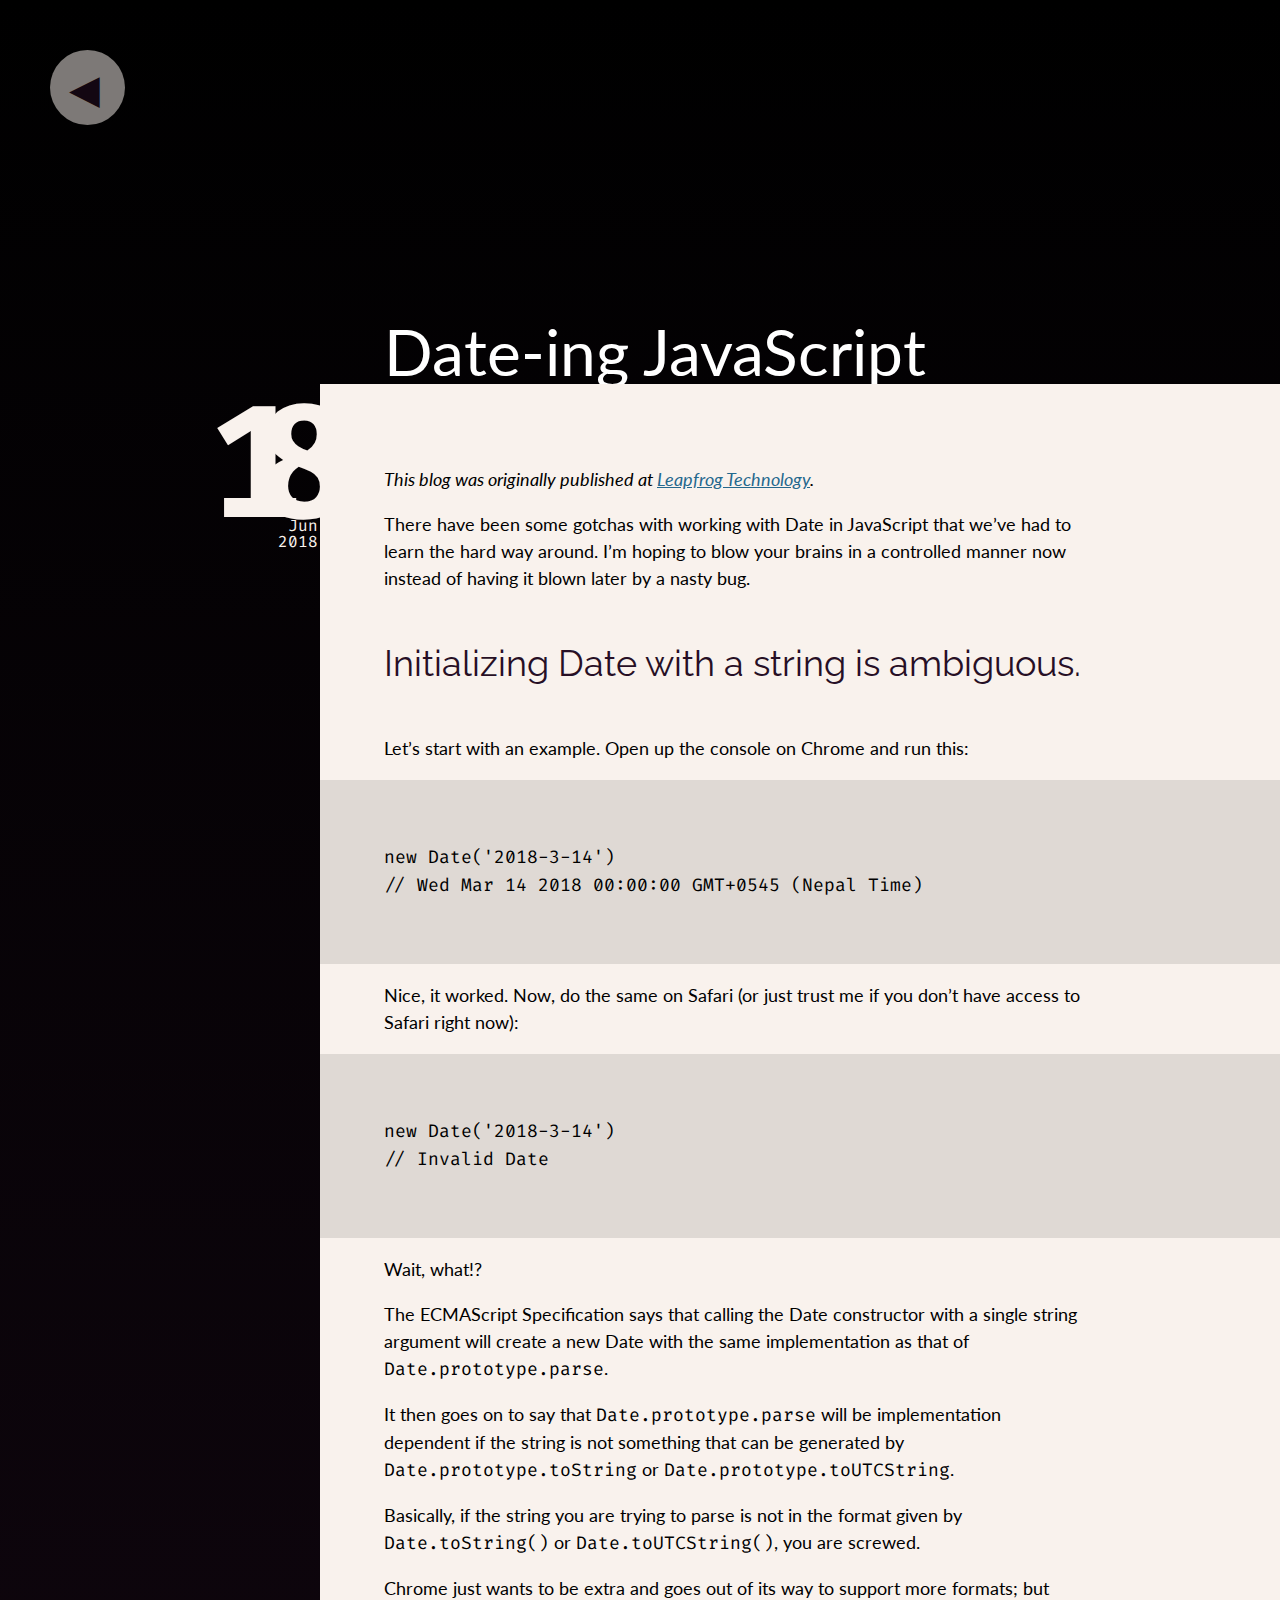
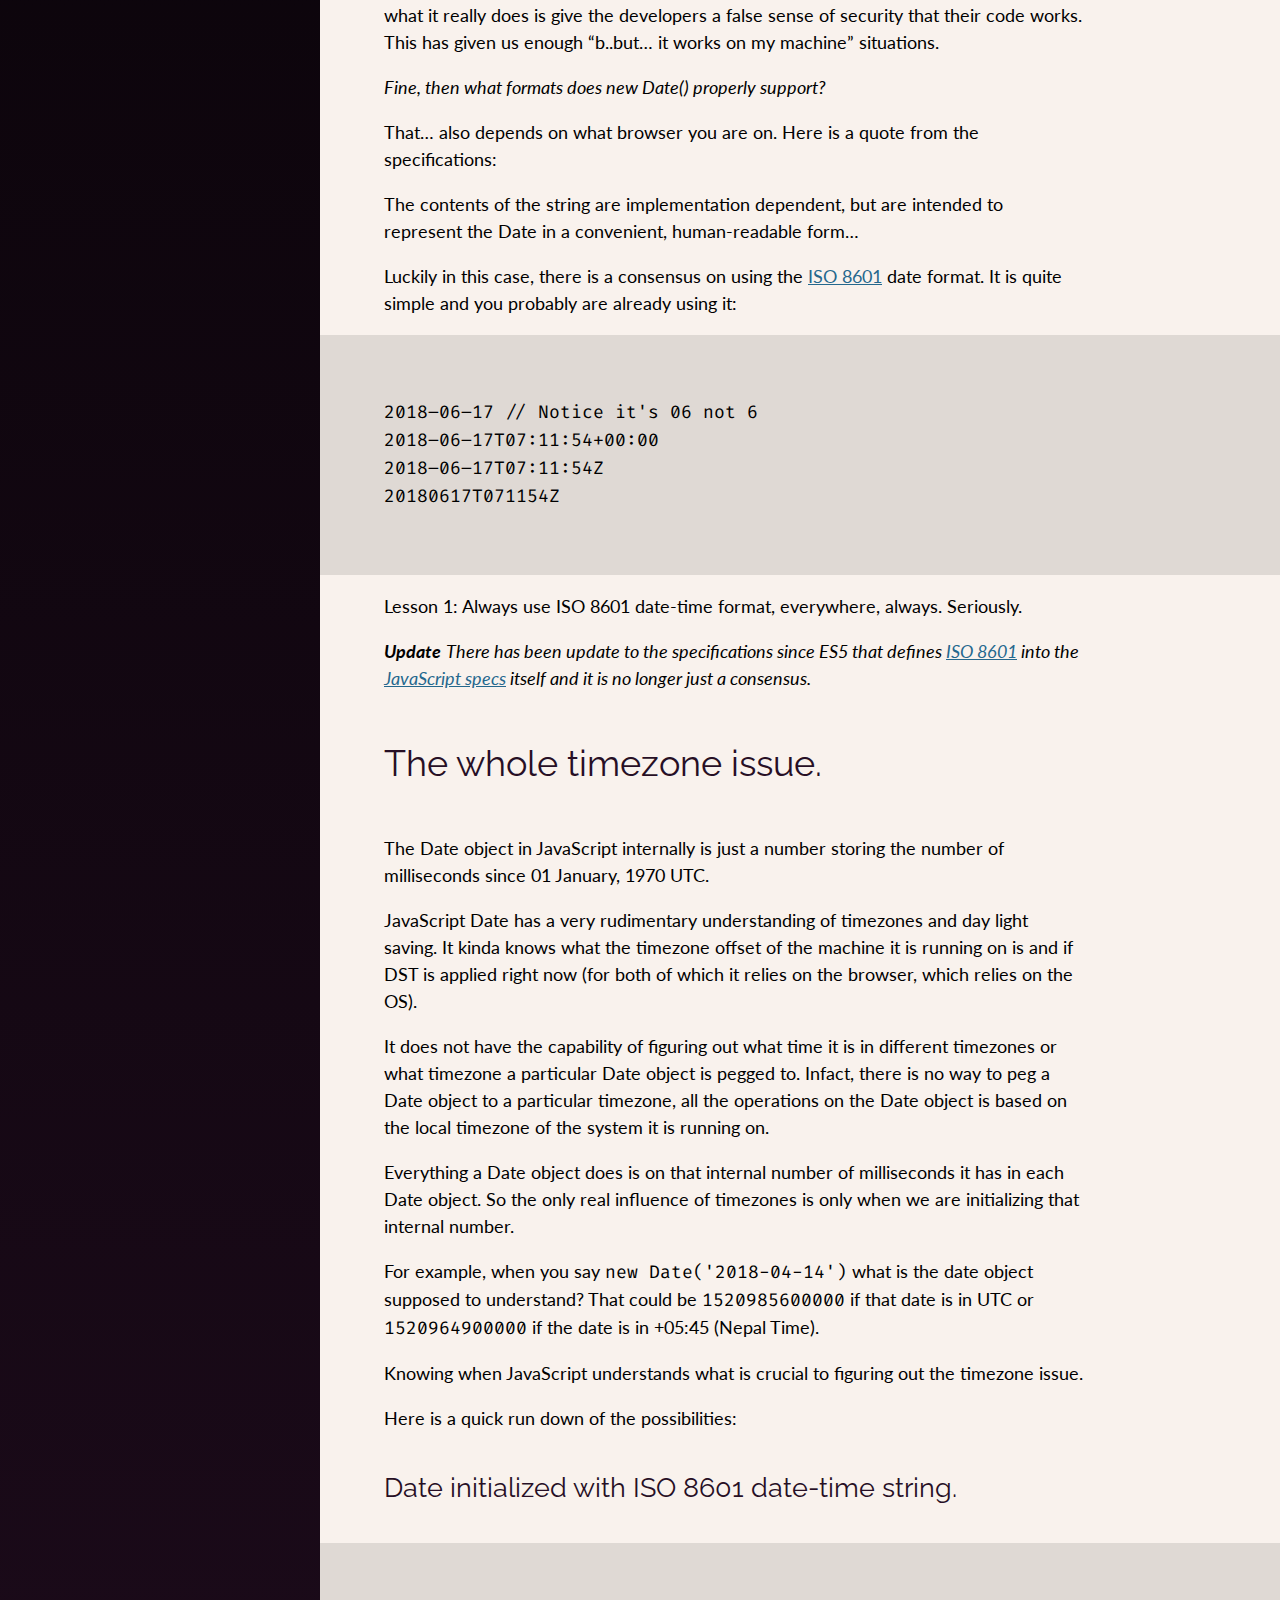
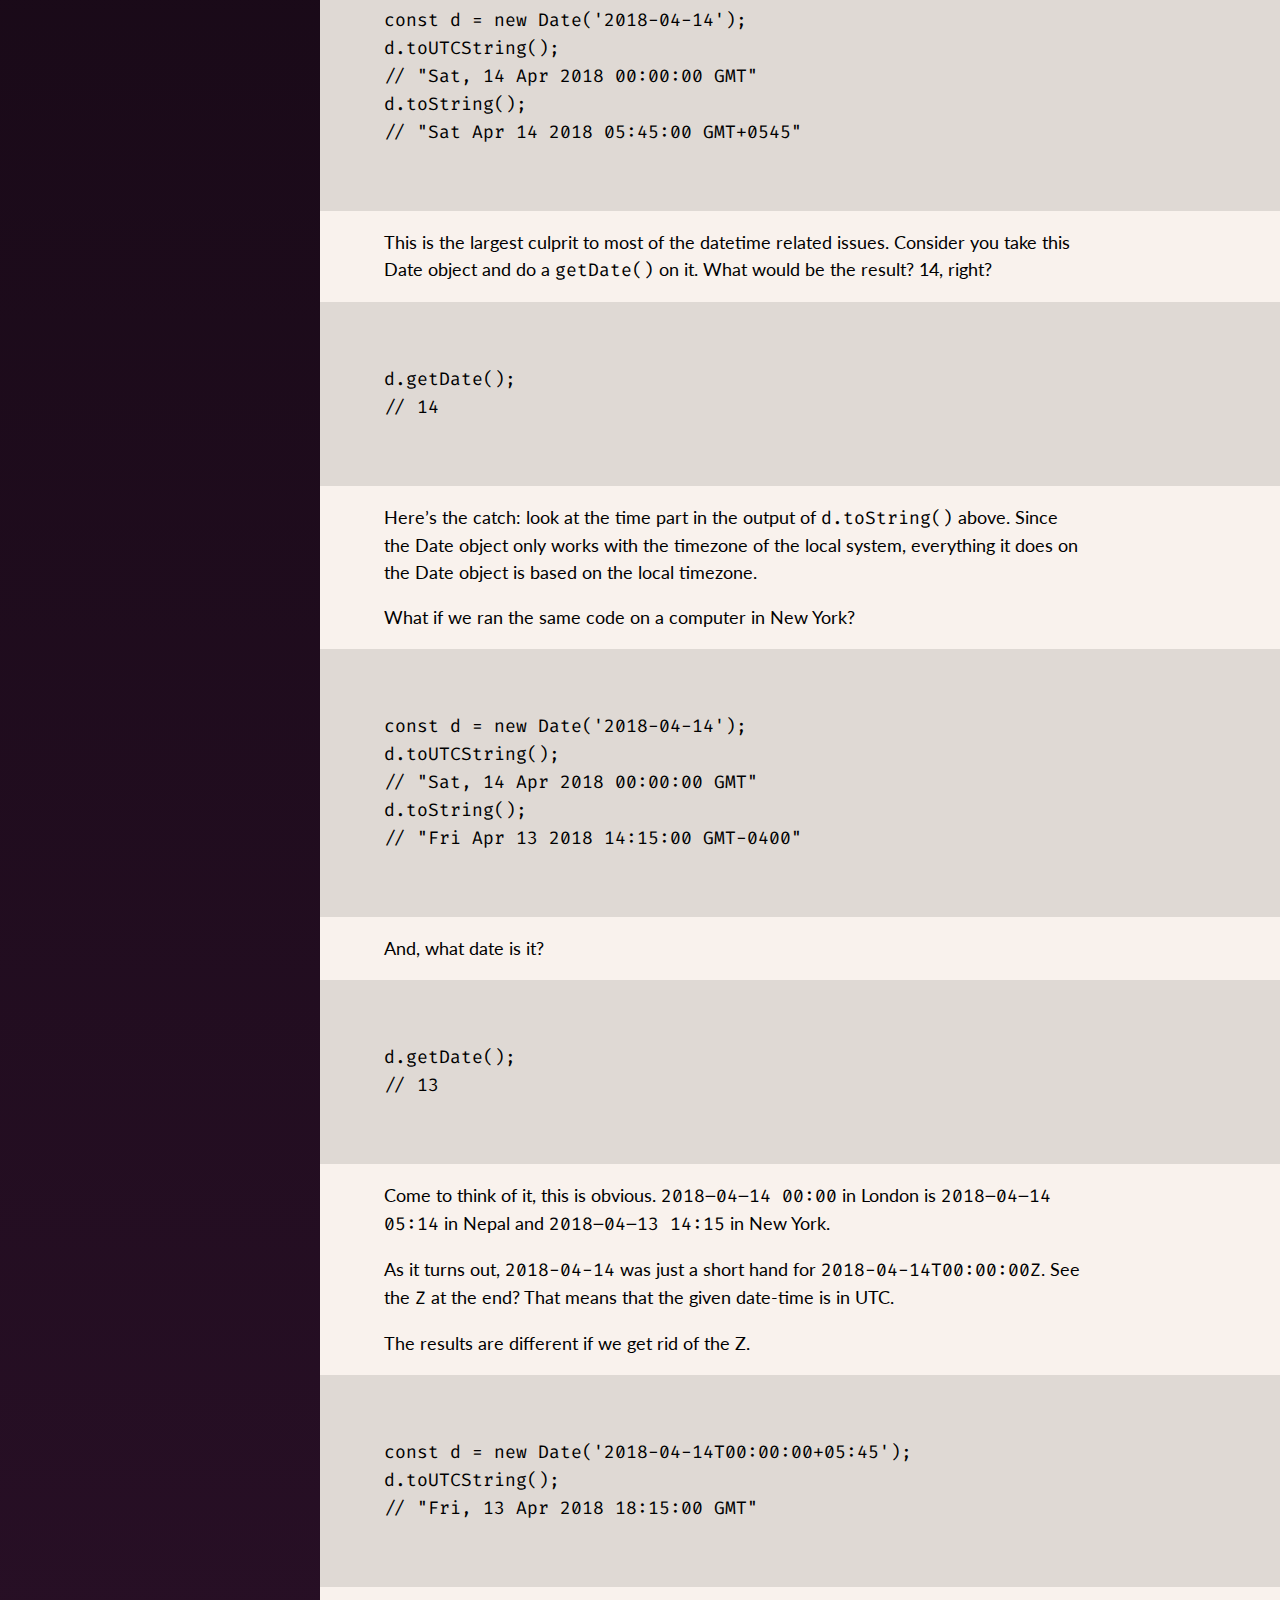
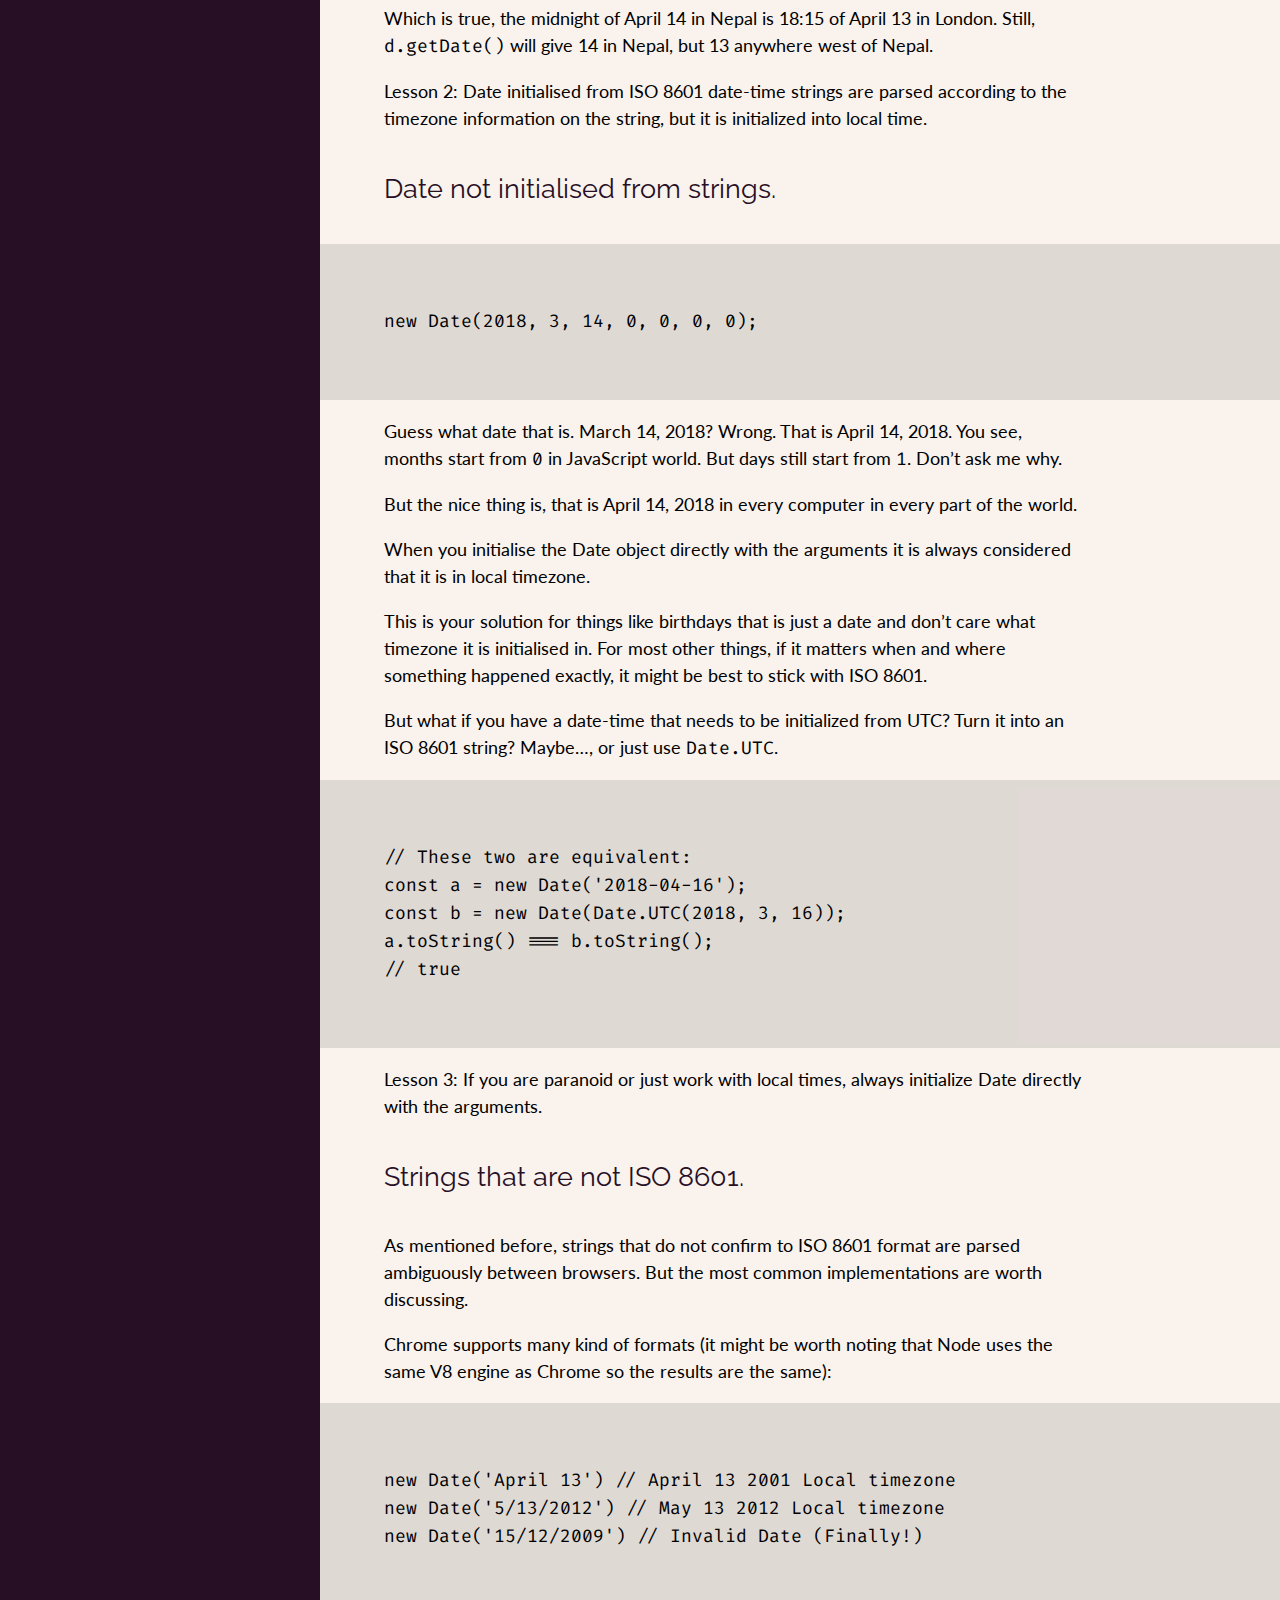
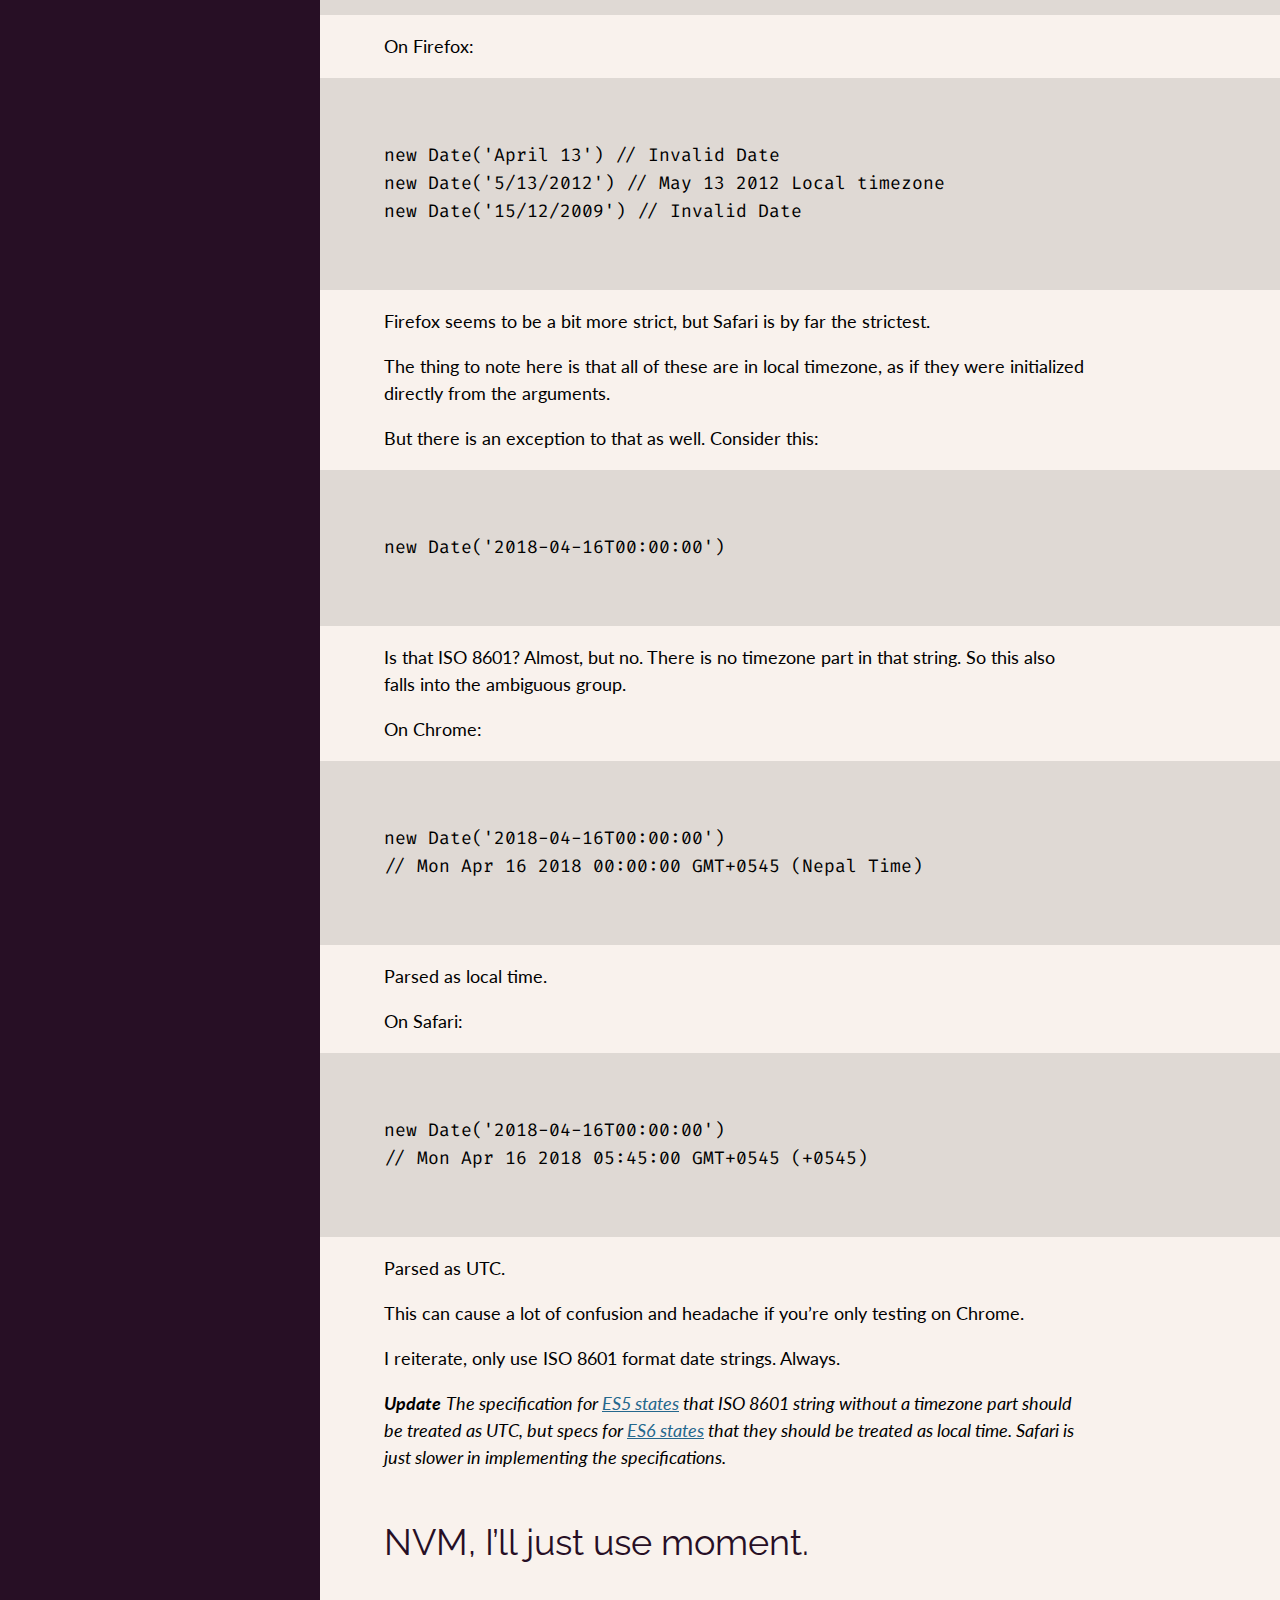
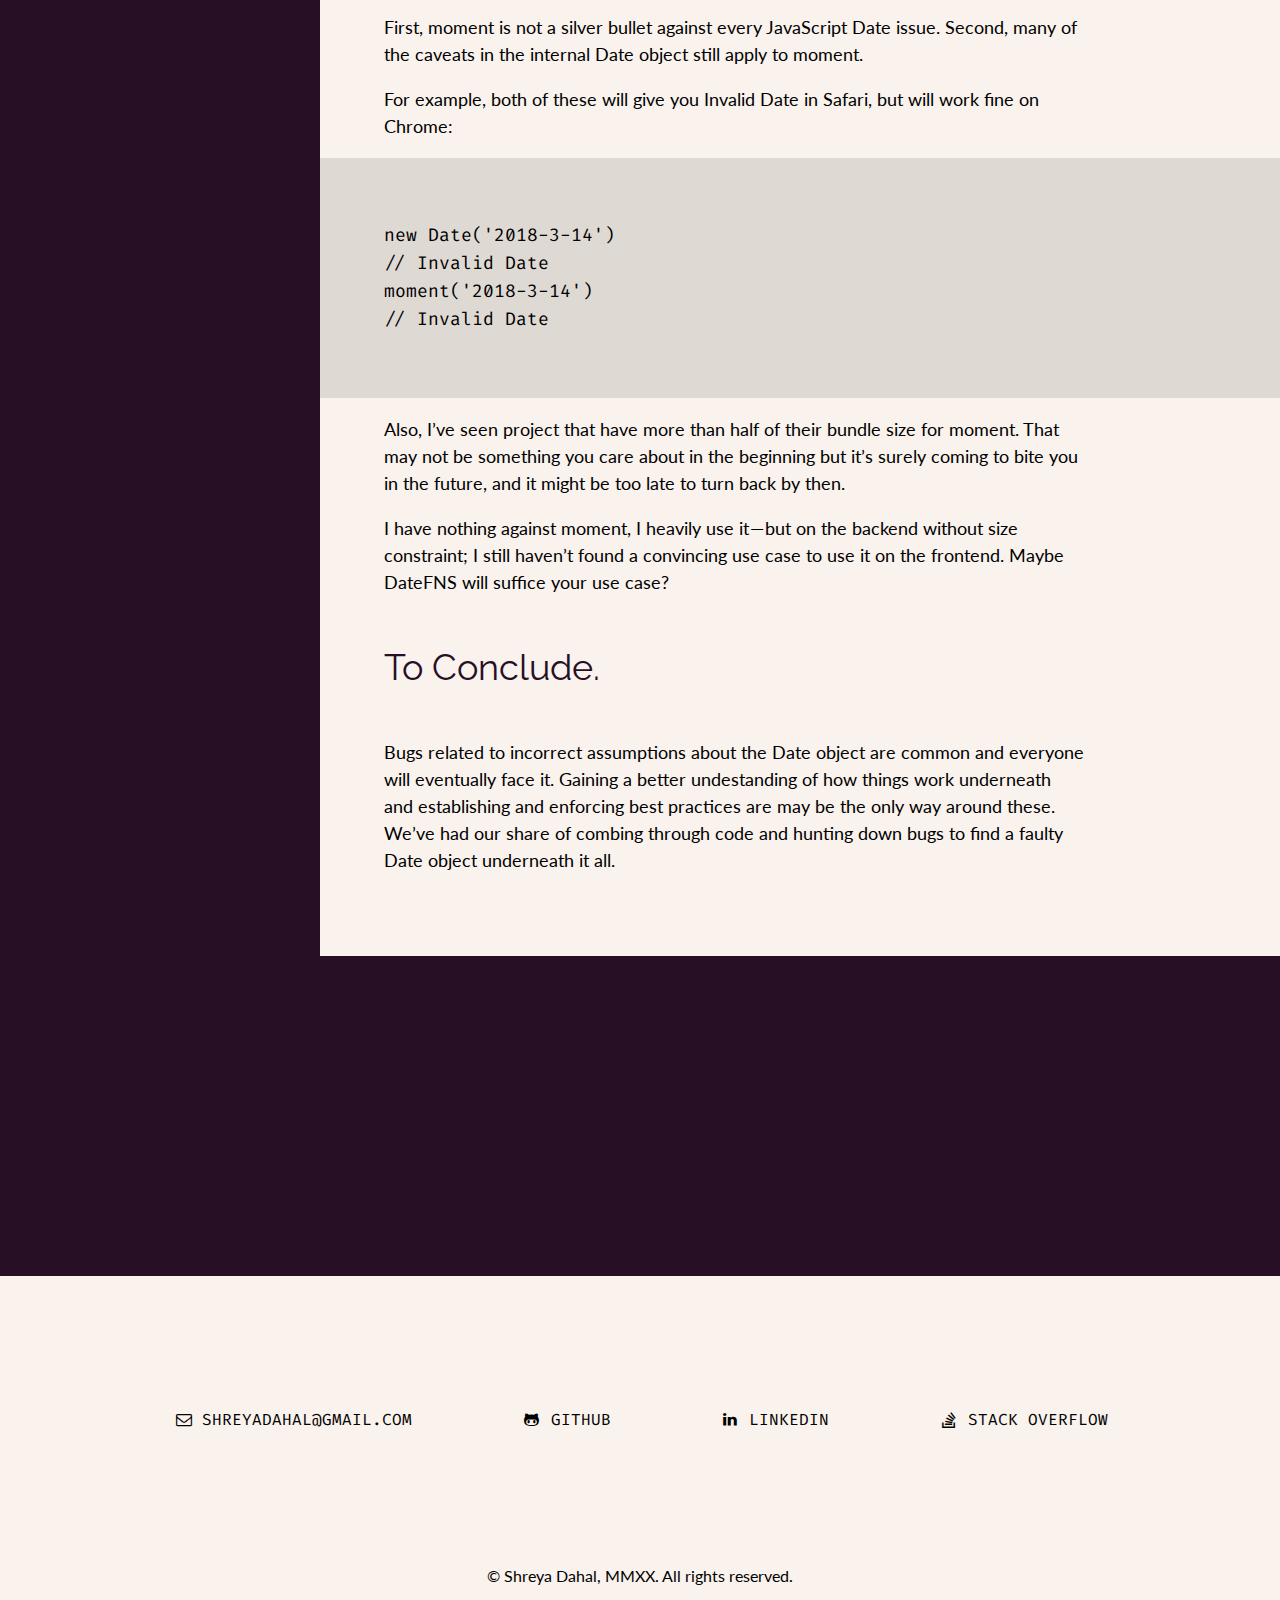
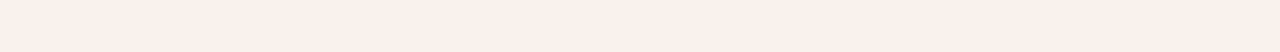
==== blogs/date-ing-javascript.html @ 74d0780e "Move all blogs here" ====
<!DOCTYPE html>
<html lang="en">
<head>
  <meta charset="UTF-8">
  <title>squgeim's blog</title>
  <meta name="viewport" content="width=device-width, initial-scale=1.0">
  <link rel="apple-touch-icon" sizes="180x180" href="/apple-touch-icon.png">
  <link rel="icon" type="image/png" sizes="32x32" href="/favicon-32x32.png">
  <link rel="icon" type="image/png" sizes="16x16" href="/favicon-16x16.png">
  <link rel="manifest" href="/site.webmanifest">
  <link rel="mask-icon" href="/safari-pinned-tab.svg" color="#FFFFFF">
  <meta name="msapplication-TileColor" content="#2b5797">
  <meta name="theme-color" content="#ffffff">
  <link href="https://fonts.googleapis.com/css2?family=Fira+Code:wght@300;400&family=Lato&family=Montserrat&family=Raleway:wght@600&display=swap" rel="stylesheet" type="text/css">
  <link href="/css/fontello.css" type="text/css" rel="stylesheet" />
  <link href="/css/style.css" type="text/css" rel="stylesheet" />
  <!-- Global site tag (gtag.js) - Google Analytics -->
  <script async src="https://www.googletagmanager.com/gtag/js?id=UA-129163239-1"></script>
  <script>
    window.dataLayer = window.dataLayer || [];
    function gtag() { dataLayer.push(arguments); }
    gtag('js', new Date());

    gtag('config', 'UA-129163239-1');
  </script>
</head>

<body>

<a class="back-button" href="/" id="backBtn"></a>

<h1 class="blog-title">Date-ing JavaScript</h1>
<section class="blogs reading-view">
  <div class="blog-item">
    <div class="dateline">
      <span class="date-day">
        18      </span>
      <span class="date-month">
        Jun      </span>
      <span class="date-year">
        2018      </span>
    </div>
    <div class="blog-card">
      <div>
        <p><em>This blog was originally published at <a href="https://blog.lftechnology.com/date-ing-javascript-6203650b752c">Leapfrog Technology</a>.</em></p>
<p>There have been some gotchas with working with Date in JavaScript that we’ve had to learn the hard way around. I’m hoping to blow your brains in a controlled manner now instead of having it blown later by a nasty bug.</p>
<h1>Initializing Date with a string is ambiguous.</h1>
<p>Let’s start with an example. Open up the console on Chrome and run this:</p>
<pre><code class="language-js">new Date('2018-3-14')
// Wed Mar 14 2018 00:00:00 GMT+0545 (Nepal Time)</code></pre>
<p>Nice, it worked. Now, do the same on Safari (or just trust me if you don’t have access to Safari right now):</p>
<pre><code class="language-js">new Date('2018-3-14')
// Invalid Date</code></pre>
<p>Wait, what!?</p>
<p>The ECMAScript Specification says that calling the Date constructor with a single string argument will create a new Date with the same implementation as that of <code>Date.prototype.parse</code>.</p>
<p>It then goes on to say that <code>Date.prototype.parse</code> will be implementation dependent if the string is not something that can be generated by <code>Date.prototype.toString</code> or <code>Date.prototype.toUTCString</code>.</p>
<p>Basically, if the string you are trying to parse is not in the format given by <code>Date.toString()</code> or <code>Date.toUTCString()</code>, you are screwed.</p>
<p>Chrome just wants to be extra and goes out of its way to support more formats; but what it really does is give the developers a false sense of security that their code works. This has given us enough “b..but… it works on my machine” situations.</p>
<p><em>Fine, then what formats does new Date() properly support?</em></p>
<p>That… also depends on what browser you are on. Here is a quote from the specifications:</p>
<blockquote>
<p>The contents of the string are implementation dependent, but are intended to represent the Date in a convenient, human-readable form…</p>
</blockquote>
<p>Luckily in this case, there is a consensus on using the <a href="https://en.wikipedia.org/wiki/ISO_8601">ISO 8601</a> date format. It is quite simple and you probably are already using it:</p>
<pre><code>2018–06–17 // Notice it's 06 not 6
2018–06–17T07:11:54+00:00
2018–06–17T07:11:54Z
20180617T071154Z</code></pre>
<blockquote>
<p>Lesson 1: Always use ISO 8601 date-time format, everywhere, always. Seriously.</p>
</blockquote>
<p><strong><em>Update</em></strong>
<em>There has been update to the specifications since ES5 that defines <a href="https://www.ecma-international.org/ecma-262/5.1/index.html#sec-15.9.1.15">ISO 8601</a> into the <a href="https://www.ecma-international.org/ecma-262/5.1/index.html#sec-15.9.3">JavaScript specs</a> itself and it is no longer just a consensus.</em></p>
<h1>The whole timezone issue.</h1>
<p>The Date object in JavaScript internally is just a number storing the number of milliseconds since 01 January, 1970 UTC.</p>
<p>JavaScript Date has a very rudimentary understanding of timezones and day light saving. It kinda knows what the timezone offset of the machine it is running on is and if DST is applied right now (for both of which it relies on the browser, which relies on the OS).</p>
<p>It does not have the capability of figuring out what time it is in different timezones or what timezone a particular Date object is pegged to. Infact, there is no way to peg a Date object to a particular timezone, all the operations on the Date object is based on the local timezone of the system it is running on.</p>
<p>Everything a Date object does is on that internal number of milliseconds it has in each Date object. So the only real influence of timezones is only when we are initializing that internal number.</p>
<p>For example, when you say <code>new Date('2018-04-14')</code> what is the date object supposed to understand? That could be <code>1520985600000</code> if that date is in UTC or <code>1520964900000</code> if the date is in +05:45 (Nepal Time).</p>
<p>Knowing when JavaScript understands what is crucial to figuring out the timezone issue.</p>
<p>Here is a quick run down of the possibilities:</p>
<h2>Date initialized with ISO 8601 date-time string.</h2>
<pre><code class="language-js">const d = new Date('2018-04-14');
d.toUTCString();
// "Sat, 14 Apr 2018 00:00:00 GMT"
d.toString();
// "Sat Apr 14 2018 05:45:00 GMT+0545"</code></pre>
<p>This is the largest culprit to most of the datetime related issues. Consider you take this Date object and do a <code>getDate()</code> on it. What would be the result? 14, right?</p>
<pre><code class="language-js">d.getDate();
// 14</code></pre>
<p>Here’s the catch: look at the time part in the output of <code>d.toString()</code> above. Since the Date object only works with the timezone of the local system, everything it does on the Date object is based on the local timezone.</p>
<p>What if we ran the same code on a computer in New York?</p>
<pre><code class="language-js">const d = new Date('2018-04-14');
d.toUTCString();
// "Sat, 14 Apr 2018 00:00:00 GMT"
d.toString();
// "Fri Apr 13 2018 14:15:00 GMT-0400"</code></pre>
<p>And, what date is it?</p>
<pre><code class="language-js">d.getDate();
// 13</code></pre>
<p>Come to think of it, this is obvious. <code>2018–04–14 00:00</code> in London is <code>2018–04–14 05:14</code> in Nepal and <code>2018–04–13 14:15</code> in New York.</p>
<p>As it turns out, <code>2018-04-14</code> was just a short hand for <code>2018-04-14T00:00:00Z</code>. See the <code>Z</code> at the end? That means that the given date-time is in UTC.</p>
<p>The results are different if we get rid of the Z.</p>
<pre><code class="language-js">const d = new Date('2018-04-14T00:00:00+05:45');
d.toUTCString();
// "Fri, 13 Apr 2018 18:15:00 GMT"</code></pre>
<p>Which is true, the midnight of April 14 in Nepal is 18:15 of April 13 in London. Still, <code>d.getDate()</code> will give 14 in Nepal, but 13 anywhere west of Nepal.</p>
<blockquote>
<p>Lesson 2: Date initialised from ISO 8601 date-time strings are parsed according to the timezone information on the string, but it is initialized into local time.</p>
</blockquote>
<h2>Date not initialised from strings.</h2>
<pre><code class="language-js">new Date(2018, 3, 14, 0, 0, 0, 0);</code></pre>
<p>Guess what date that is. March 14, 2018? Wrong. That is April 14, 2018. You see, months start from <code>0</code> in JavaScript world. But days still start from <code>1</code>. Don’t ask me why.</p>
<p>But the nice thing is, that is April 14, 2018 in every computer in every part of the world.</p>
<p>When you initialise the Date object directly with the arguments it is always considered that it is in local timezone.</p>
<p>This is your solution for things like birthdays that is just a date and don’t care what timezone it is initialised in. For most other things, if it matters when and where something happened exactly, it might be best to stick with ISO 8601.</p>
<p>But what if you have a date-time that needs to be initialized from UTC? Turn it into an ISO 8601 string? Maybe…, or just use <code>Date.UTC</code>.</p>
<pre><code class="language-js">// These two are equivalent:
const a = new Date('2018-04-16');
const b = new Date(Date.UTC(2018, 3, 16));
a.toString() === b.toString();
// true</code></pre>
<blockquote>
<p>Lesson 3: If you are paranoid or just work with local times, always initialize Date directly with the arguments.</p>
</blockquote>
<h2>Strings that are not ISO 8601.</h2>
<p>As mentioned before, strings that do not confirm to ISO 8601 format are parsed ambiguously between browsers. But the most common implementations are worth discussing.</p>
<p>Chrome supports many kind of formats (it might be worth noting that Node uses the same V8 engine as Chrome so the results are the same):</p>
<pre><code class="language-js">new Date('April 13') // April 13 2001 Local timezone
new Date('5/13/2012') // May 13 2012 Local timezone
new Date('15/12/2009') // Invalid Date (Finally!)</code></pre>
<p>On Firefox:</p>
<pre><code class="language-js">new Date('April 13') // Invalid Date
new Date('5/13/2012') // May 13 2012 Local timezone
new Date('15/12/2009') // Invalid Date</code></pre>
<p>Firefox seems to be a bit more strict, but Safari is by far the strictest.</p>
<p>The thing to note here is that all of these are in local timezone, as if they were initialized directly from the arguments.</p>
<p>But there is an exception to that as well. Consider this:</p>
<pre><code class="language-js">new Date('2018-04-16T00:00:00')</code></pre>
<p>Is that ISO 8601? Almost, but no. There is no timezone part in that string. So this also falls into the ambiguous group.</p>
<p>On Chrome:</p>
<pre><code class="language-js">new Date('2018-04-16T00:00:00')
// Mon Apr 16 2018 00:00:00 GMT+0545 (Nepal Time)</code></pre>
<p>Parsed as local time.</p>
<p>On Safari:</p>
<pre><code class="language-js">new Date('2018-04-16T00:00:00')
// Mon Apr 16 2018 05:45:00 GMT+0545 (+0545)</code></pre>
<p>Parsed as UTC.</p>
<p>This can cause a lot of confusion and headache if you’re only testing on Chrome.</p>
<blockquote>
<p>I reiterate, only use ISO 8601 format date strings. Always.</p>
</blockquote>
<p><strong><em>Update</em></strong>
<em>The specification for <a href="https://www.ecma-international.org/ecma-262/5.1/index.html#sec-15.9.1.15">ES5 states</a> that ISO 8601 string without a timezone part should be treated as UTC, but specs for <a href="https://www.ecma-international.org/ecma-262/6.0/#sec-date-time-string-format">ES6 states</a> that they should be treated as local time. Safari is just slower in implementing the specifications.</em></p>
<h1>NVM, I’ll just use moment.</h1>
<p>First, moment is not a silver bullet against every JavaScript Date issue. Second, many of the caveats in the internal Date object still apply to moment.</p>
<p>For example, both of these will give you Invalid Date in Safari, but will work fine on Chrome:</p>
<pre><code class="language-js">new Date('2018-3-14')
// Invalid Date
moment('2018-3-14')
// Invalid Date</code></pre>
<p>Also, I’ve seen project that have more than half of their bundle size for moment. That may not be something you care about in the beginning but it’s surely coming to bite you in the future, and it might be too late to turn back by then.</p>
<p>I have nothing against moment, I heavily use it — but on the backend without size constraint; I still haven’t found a convincing use case to use it on the frontend. Maybe DateFNS will suffice your use case?</p>
<h1>To Conclude.</h1>
<p>Bugs related to incorrect assumptions about the Date object are common and everyone will eventually face it. Gaining a better undestanding of how things work underneath and establishing and enforcing best practices are may be the only way around these. We’ve had our share of combing through code and hunting down bugs to find a faulty Date object underneath it all.</p>      </div>
    </div>
  </div>
</section>

<script type="text/javascript">
  document.querySelector('#backBtn').addEventListener('click', e => {
    if (document.referrer.includes(location.host)) {
      e.preventDefault();

      return history.back();
    }
  });
</script>

  <section class="footer">
    <ul>
      <li><a href="mailto:shreyadahal@gmail.com"><i class="icon-mail"></i> shreyadahal@gmail.com</a></li>
      <li><a href="https://github.com/squgeim"><i class="icon-github"></i> github</a></li>
      <li><a href="https://www.linkedin.com/in/squgeim/"><i class="icon-linkedin"></i> linkedIn</a></li>
      <li><a href="https://stackoverflow.com/users/1654226/squgeim?tab=profile"><i class="icon-stackoverflow"></i> stack overflow</a></li>
    </ul>
    <p class="copyright">&copy; Shreya Dahal, MMXX. All rights reserved.</p>
  </section>
</body>
</html>
---- css/fontello.css ----
@font-face {
  font-family: 'fontello';
  src: url('../font/fontello.eot?91995640');
  src: url('../font/fontello.eot?91995640#iefix') format('embedded-opentype'),
       url('../font/fontello.woff2?91995640') format('woff2'),
       url('../font/fontello.woff?91995640') format('woff'),
       url('../font/fontello.ttf?91995640') format('truetype'),
       url('../font/fontello.svg?91995640#fontello') format('svg');
  font-weight: normal;
  font-style: normal;
}
/* Chrome hack: SVG is rendered more smooth in Windozze. 100% magic, uncomment if you need it. */
/* Note, that will break hinting! In other OS-es font will be not as sharp as it could be */
/*
@media screen and (-webkit-min-device-pixel-ratio:0) {
  @font-face {
    font-family: 'fontello';
    src: url('../font/fontello.svg?91995640#fontello') format('svg');
  }
}
*/

[class^="icon-"]:before, [class*=" icon-"]:before {
  font-family: "fontello";
  font-style: normal;
  font-weight: normal;
  speak: none;
 
  display: inline-block;
  text-decoration: inherit;
  width: 1em;
  margin-right: .2em;
  text-align: center;
  /* opacity: .8; */
 
  /* For safety - reset parent styles, that can break glyph codes*/
  font-variant: normal;
  text-transform: none;
 
  /* fix buttons height, for twitter bootstrap */
  line-height: 1em;
 
  /* Animation center compensation - margins should be symmetric */
  /* remove if not needed */
  margin-left: .2em;
 
  /* you can be more comfortable with increased icons size */
  /* font-size: 120%; */
 
  /* Font smoothing. That was taken from TWBS */
  -webkit-font-smoothing: antialiased;
  -moz-osx-font-smoothing: grayscale;
 
  /* Uncomment for 3D effect */
  /* text-shadow: 1px 1px 1px rgba(127, 127, 127, 0.3); */
}

.icon-mail:before { content: '\e800'; } /* '' */
.icon-link-ext:before { content: '\f08e'; } /* '' */
.icon-facebook:before { content: '\f09a'; } /* '' */
.icon-github-circled:before { content: '\f09b'; } /* '' */
.icon-gplus-squared:before { content: '\f0d4'; } /* '' */
.icon-gplus:before { content: '\f0d5'; } /* '' */
.icon-linkedin:before { content: '\f0e1'; } /* '' */
.icon-github:before { content: '\f113'; } /* '' */
.icon-stackoverflow:before { content: '\f16c'; } /* '' */
.icon-instagram:before { content: '\f16d'; } /* '' */
.icon-tumblr:before { content: '\f173'; } /* '' */
.icon-tumblr-squared:before { content: '\f174'; } /* '' */
.icon-stackexchange:before { content: '\f18d'; } /* '' */
.icon-google:before { content: '\f1a0'; } /* '' */
.icon-facebook-official:before { content: '\f230'; } /* '' */
.icon-wikipedia-w:before { content: '\f266'; } /* '' */
.icon-safari:before { content: '\f267'; } /* '' */
.icon-chrome:before { content: '\f268'; } /* '' */
.icon-firefox:before { content: '\f269'; } /* '' */
.icon-opera:before { content: '\f26a'; } /* '' */
.icon-internet-explorer:before { content: '\f26b'; } /* '' */
.icon-television:before { content: '\f26c'; } /* '' */
.icon-envelope-open:before { content: '\f2b6'; } /* '' */
.icon-envelope-open-o:before { content: '\f2b7'; } /* '' */
.icon-github-squared:before { content: '\f300'; } /* '' */
.icon-twitter-squared:before { content: '\f304'; } /* '' */
.icon-facebook-squared:before { content: '\f308'; } /* '' */
.icon-linkedin-squared:before { content: '\f30c'; } /* '' */
---- css/style.css ----
/* Reset the browser CSS */

html, body, div, span, applet, object, iframe,
h1, h2, h3, h4, h5, h6, blockquote, pre,
a, abbr, acronym, address, big, cite, code,
del, dfn, em, font, img, ins, kbd, q, s, samp,
small, strike, strong, sub, sup, tt, var,
b, u, i, center,
dl, dt, dd, ol, ul, li,
fieldset, form, label, legend,
table, caption, tbody, tfoot, thead, tr, th, td {
    background: transparent;
    border: 0;
    margin: 0;
    padding: 0;
    vertical-align: baseline;
}
body {
    line-height: 1.5;
}
h1, h2, h3, h4, h5, h6 {
    clear: both;
    font-weight: normal;
}
ol, ul {
    list-style: none;
}
blockquote {
    quotes: none;
}
blockquote:before, blockquote:after {
    content: '';
    content: none;
}
del {
    text-decoration: line-through;
}
/* tables still need 'cellspacing="0"' in the markup */
table {
    border-collapse: collapse;
    border-spacing: 0;
}
a img {
    border: none;
}

/*********************************/

:root {
    --font-primary: Lato, sans-serif;
    --font-header: Raleway, sans-serif;
    --font-title: Montserrat, sans-serif;
    --font-mono: "Fira Code", monospace;
    --font-icon: fontello;

    --color-bg-blue: #25688D;
    --color-bg-red: #62242C;
    --color-bg-violet: #270F25;

    --color-page-bg: linear-gradient(0deg, var(--color-bg-violet) 50%, black 100%);;
    --color-white-bg: rgb(249, 242, 237);

    --padding-card: 4rem;
    --margin-section: 20rem;

    --font-size-xlarge: 3rem;
    --font-size-large: 2.25rem;
    --font-size-bigger: 1.5rem;
    --font-size-small: 0.75rem;
    --font-size-xsmall: 0.5rem;
    --font-size-text: 1.125rem;

    --breakpoint-md: 768px;
}

body {
    background: var(--color-page-bg);
    font-family: var(--font-primary);
    -webkit-font-smoothing: antialiased;
    -moz-osx-font-smoothing: grayscale;
    box-sizing: border-box;
    overflow-x: hidden;
}

code {
  font-family: var(--font-mono);
  font-size: inherit;
}

.flex-col {
  flex-direction: column;
}

/*******************************************************************************
 * LANDING SECTION
 ******************************************************************************/

.landing {
    display: flex;
    flex-direction: column;
    height: 100vh;
    align-items: center;
    justify-content: flex-end;
    color: white;
    text-align: center;
    margin-bottom: var(--margin-section);
}

.main-picture {
    width: 250px;
    height: 250px;
    border-radius: 50%;
    box-shadow: 0 4px 4px rgba(0, 0, 0, 0.25);
    margin-bottom: 1rem;
}

.hero-text {
    font-family: var(--font-title);
    margin-bottom: 1rem;
}

.name {
    font-size: var(--font-size-large);
    font-family: var(--font-header);
    margin-bottom: 1rem;
    line-height: 1em;
    text-transform: uppercase;
}

.handle {
    font-family: var(--font-mono);
    margin-bottom: var(--padding-card);
}

@media (min-width: 768px) {
    .hero-text {
        font-size: var(--font-size-bigger);
        line-height: 1em;
    }

    .name {
        font-size: var(--font-size-xlarge);
    }
}

/*******************************************************************************
 * BLOG SECTION
 ******************************************************************************/

.blogs {
    margin-bottom: var(--margin-section);
}

.blog-item .dateline {
    color: var(--color-white-bg);
    text-align: right;
    font-family: var(--font-mono);
}

.dateline span {
    line-height: 1em;
}

.dateline .date-day {
    display: block;
    font-size: 10em;
    overflow: hidden;
    padding-right: 0.1em;
    letter-spacing: -0.3em;
    margin-bottom: -0.16em;
    font-weight: bold;
}

.dateline .date-month,
.dateline .date-year {
    margin-right: 2px;
}

.blog-card {
    color: black;
    background: var(--color-white-bg);
}

.blog-card>div>a {
    text-decoration: none;
    color: inherit;
}

.blog-card>div {
    display: inline-block;
    padding: var(--padding-card);
    max-width: 70ch;
}

.blog-card h1,
.blog-card h2,
.blog-card h3 {
    color: var(--color-bg-violet);
    font-family: var(--font-header);
    line-height: 1.3;
}

.blog-card h1 {
    font-size: var(--font-size-large);
}

@media (min-width: 768px) {
    .blog-item {
        display: flex;
        flex-direction: row;
        align-items: flex-end;
        transition: 500ms;
    }

    .blog-item:hover {
      margin: 1em 0;
    }

    .blog-item .dateline {
        flex: 1;
        pointer-events: none;
    }

    .blog-card {
        flex: 3;
        position: relative;
        box-shadow: rgba(206, 143, 143, 0.5) 0 0;
    }

    .blog-item:hover .blog-card {
        /*box-shadow: rgba(206, 143, 143, 0.5) 50px 0;*/
    }

    .blog-card.is-external-link:after {
        position: absolute;
        font-family: var(--font-icon);
        content: "\f08e";
        color: white;
        right: -50px;
        width: 50px;
        bottom: 10px;
        text-align: center;
    }

    .dateline span {
        display: block;
        line-height: 1em;
    }

    .blog-card p {
        font-size: var(--font-size-text);
    }

    .blog-card h1 {
        margin-bottom: calc(0.75 * var(--padding-card));
    }
}

/*******************************************************************************
 * FOOTER SECTION
 ******************************************************************************/

.footer {
    background: var(--color-white-bg);
    padding: var(--padding-card);
}

.footer ul {
    font-family: var(--font-mono);
    font-size: var(--font-size-small);
    text-transform: uppercase;
    padding: var(--padding-card) 0;
    color: black;
}

.footer ul li a {
    color: inherit;
    text-decoration: none;
    line-height: 2em;
}

.footer i {
    width: 1.25em;
    display: inline-block;
    text-align: center;
}

.footer .copyright {
    margin: 0;
    font-size: var(--font-size-xsmall);
    padding-top: var(--padding-card);
}

@media (min-width: 768px) {
    .footer {
        --font-size-small: 1em;
        --font-size-xsmall: var(--font-size-small);
    }

    .footer ul {
        display: flex;
        flex-direction: row;
        align-items: center;
        justify-content: space-evenly;
    }

    .footer .copyright {
        text-align: center;
    }
}

/*******************************************************************************
 * BLOG PAGE
 ******************************************************************************/

.blogs {
  display: flex;
}

.blogs div:first-of-type {
    flex: 1;
}

.blog-container {
    flex: 3;
}

.reading-view .blog-card {
    font-size: var(--font-size-text);
    overflow-x: hidden;
}

.blog-card pre {
  background: rgba(0,0,0,0.1);
  margin: 0 calc(-1 * var(--padding-card));
  padding: var(--padding-card);
  width: 100vw;
  max-width: calc(100vw - var(--padding-card) - 1.2rem);
  overflow: scroll;
}

.reading-view .blog-card>div {
  padding: 1em;
}

.reading-view a:link {
  color: var(--color-bg-blue);
}

.reading-view a:visited {
  color: var(--color-bg-red);
}

.blog-title {
  color: white;
  font-size: 4em;
  text-align: left;
  margin-top: var(--margin-section);
  line-height: 1em;
  text-align: center;
  max-width: 20ch;
}

@media (min-width: 768px) {
  .blog-title {
    padding-left: 30%;
    text-align: left;
  }

  .reading-view {
    position: relative;
  }

  .reading-view .blog-card>div {
    padding: var(--padding-card);
  }

  .reading-view .blog-item {
    align-items: flex-start;
  }

  .reading-view .blog-item:hover {
    transform: none;
  }

  .reading-view .blog-card h1 {
    margin: calc(0.75 * var(--padding-card)) 0;
  }

  .reading-view .blog-card h2,
  .reading-view .blog-card h3 {
    margin: calc(0.60 * var(--padding-card)) 0;
  }
}

.back-button {
  position: absolute;
  left: 50px;
  top: 50px;
  text-decoration: none;
  width: 75px;
  height: 75px;
  border-radius: 50%;
  background: var(--color-white-bg);
  align-items: center;
  justify-content: center;
  display: flex;
  z-index: 999;
  opacity: 50%;
}

.back-button:hover {
  opacity: 100%;
}

.back-button::after {
  content: '◀';
  font-size: 40px;
  color: var(--color-bg-violet);
  letter-spacing: 7px;
}

@media (min-width: 768px) {
  .back-button {
    position: fixed;
  }
}
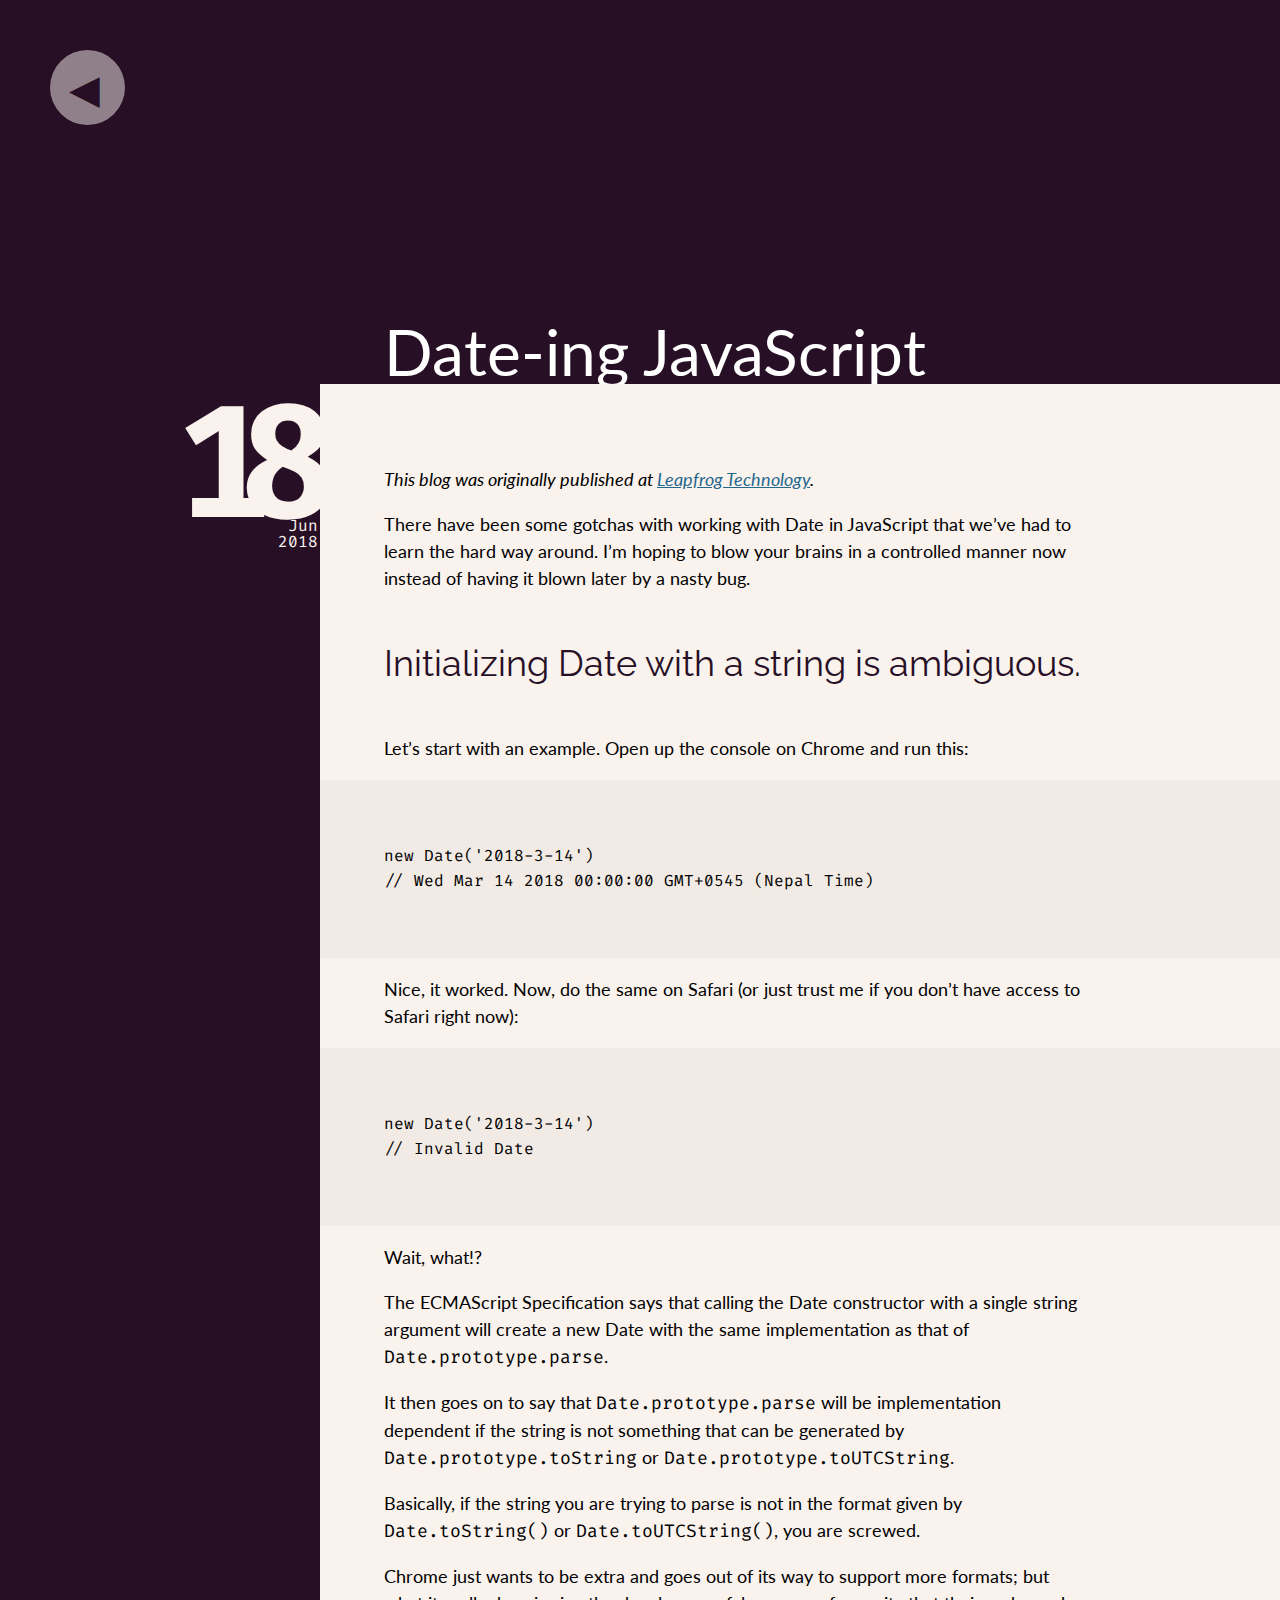
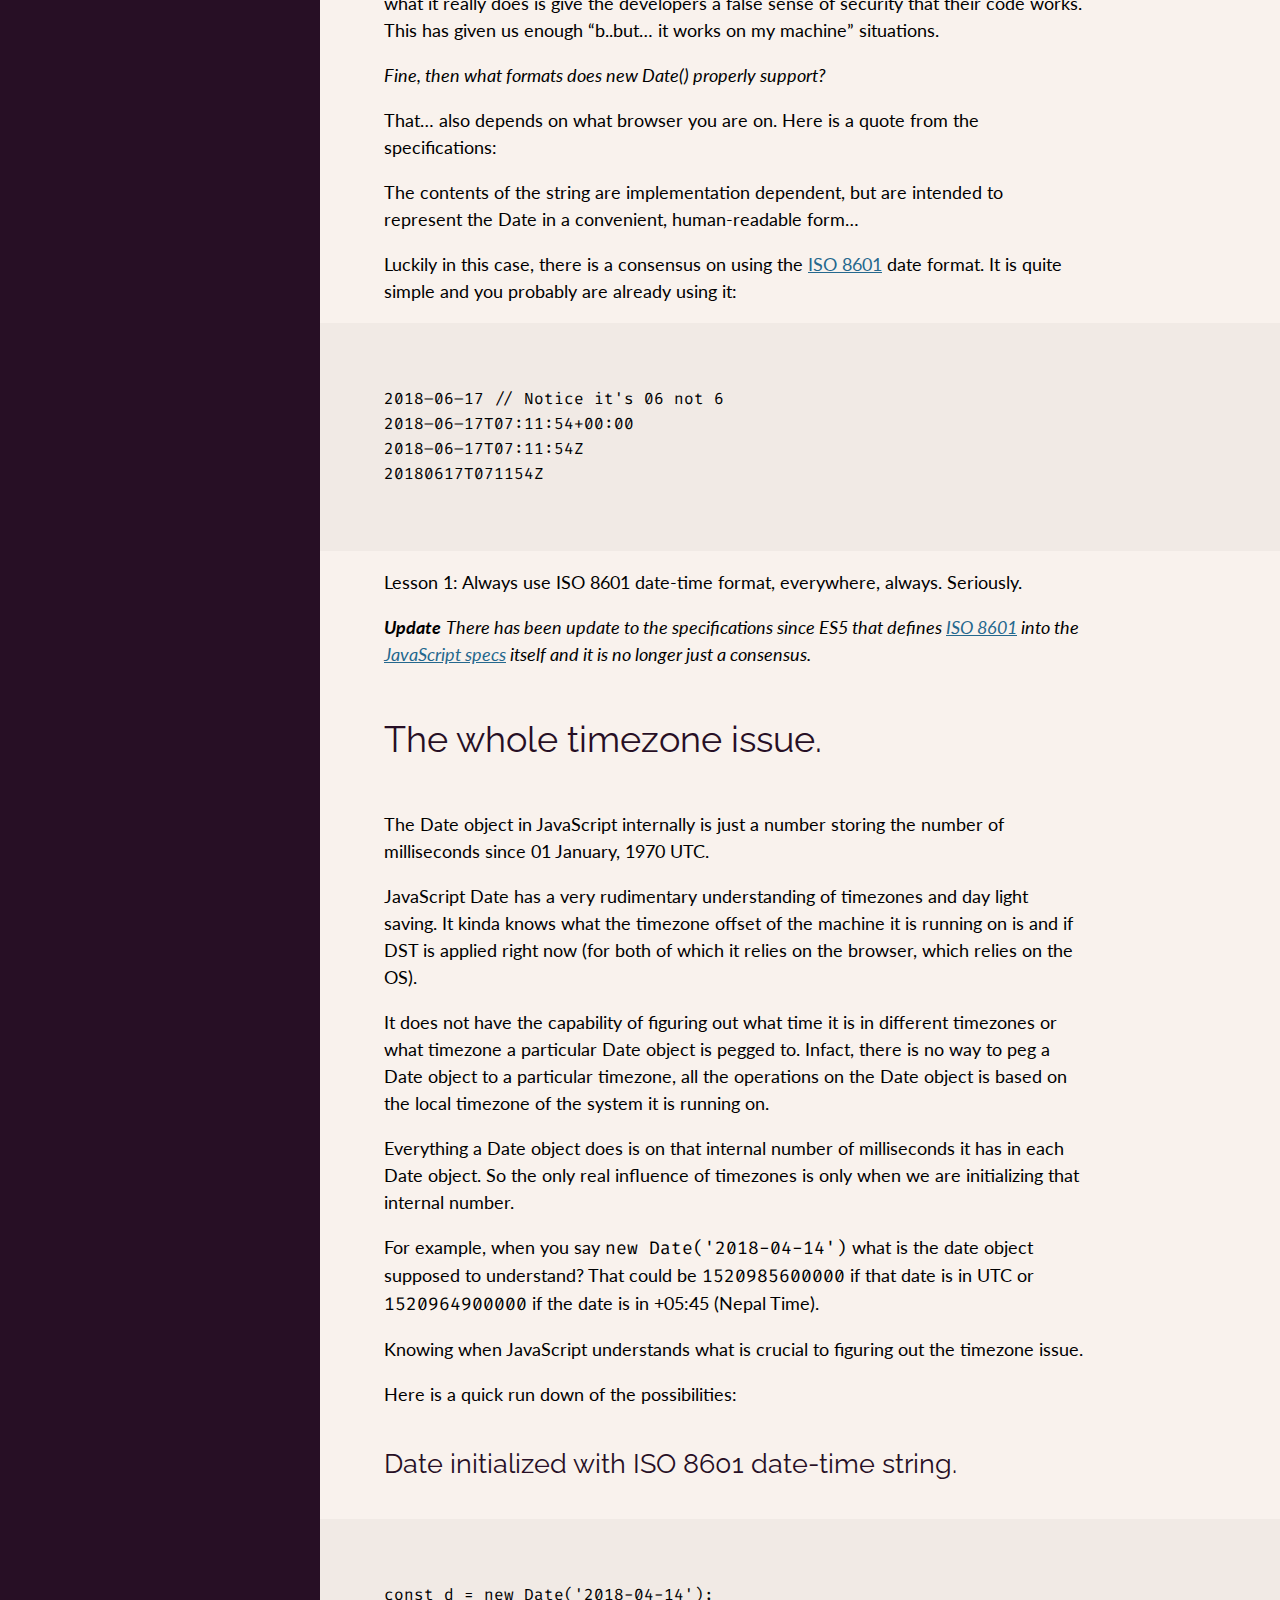
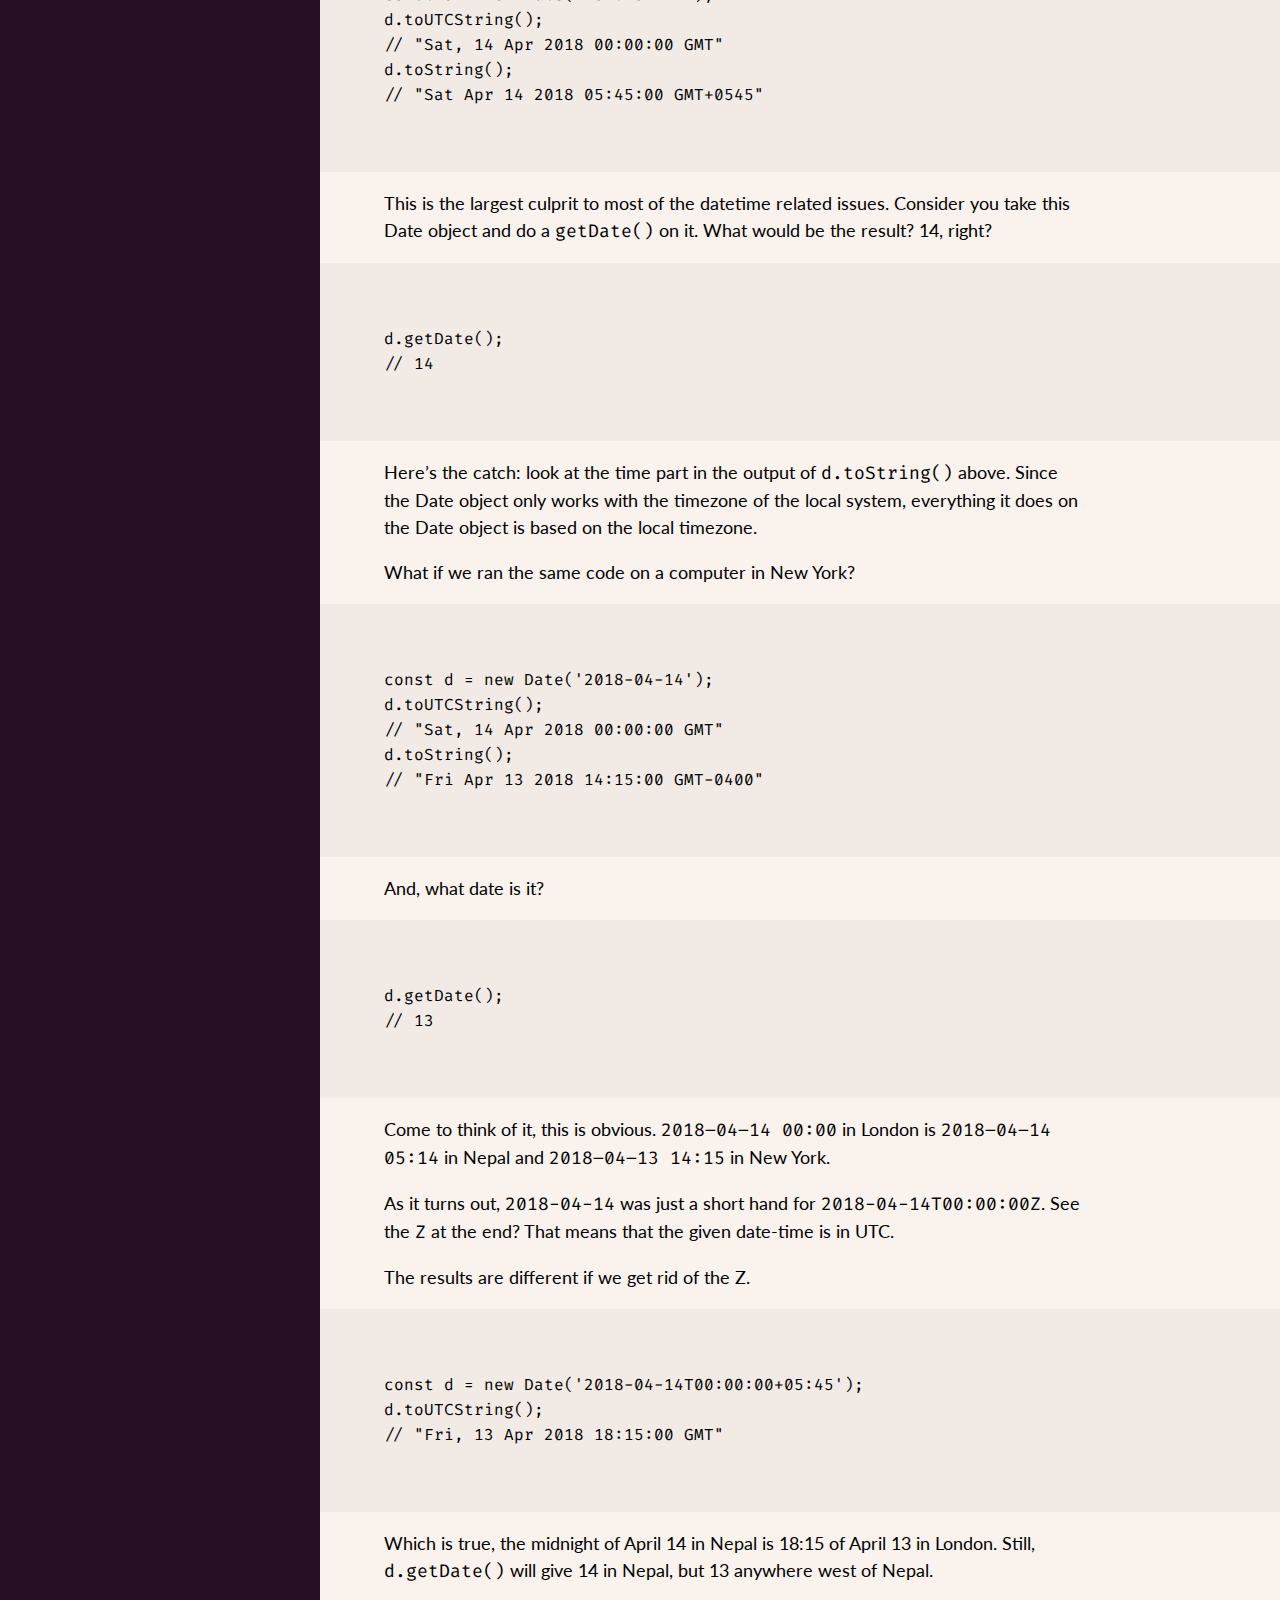
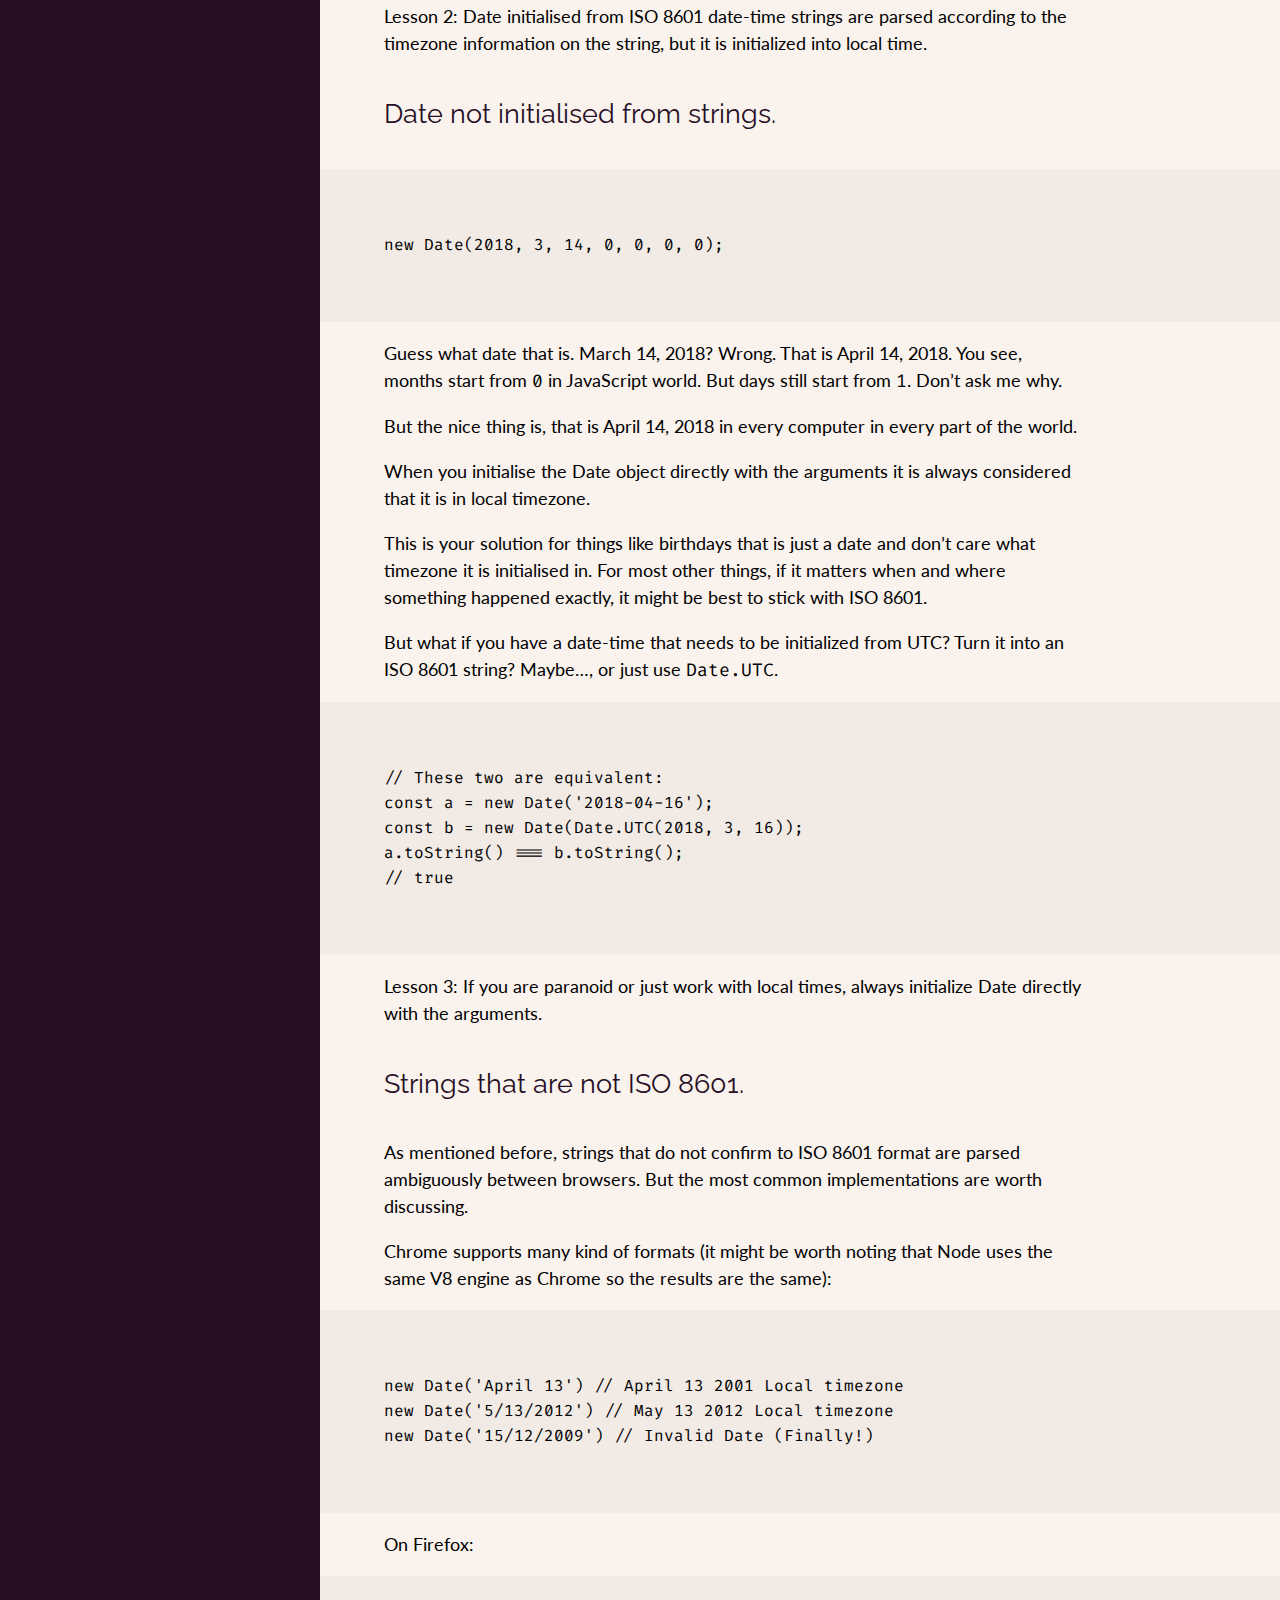
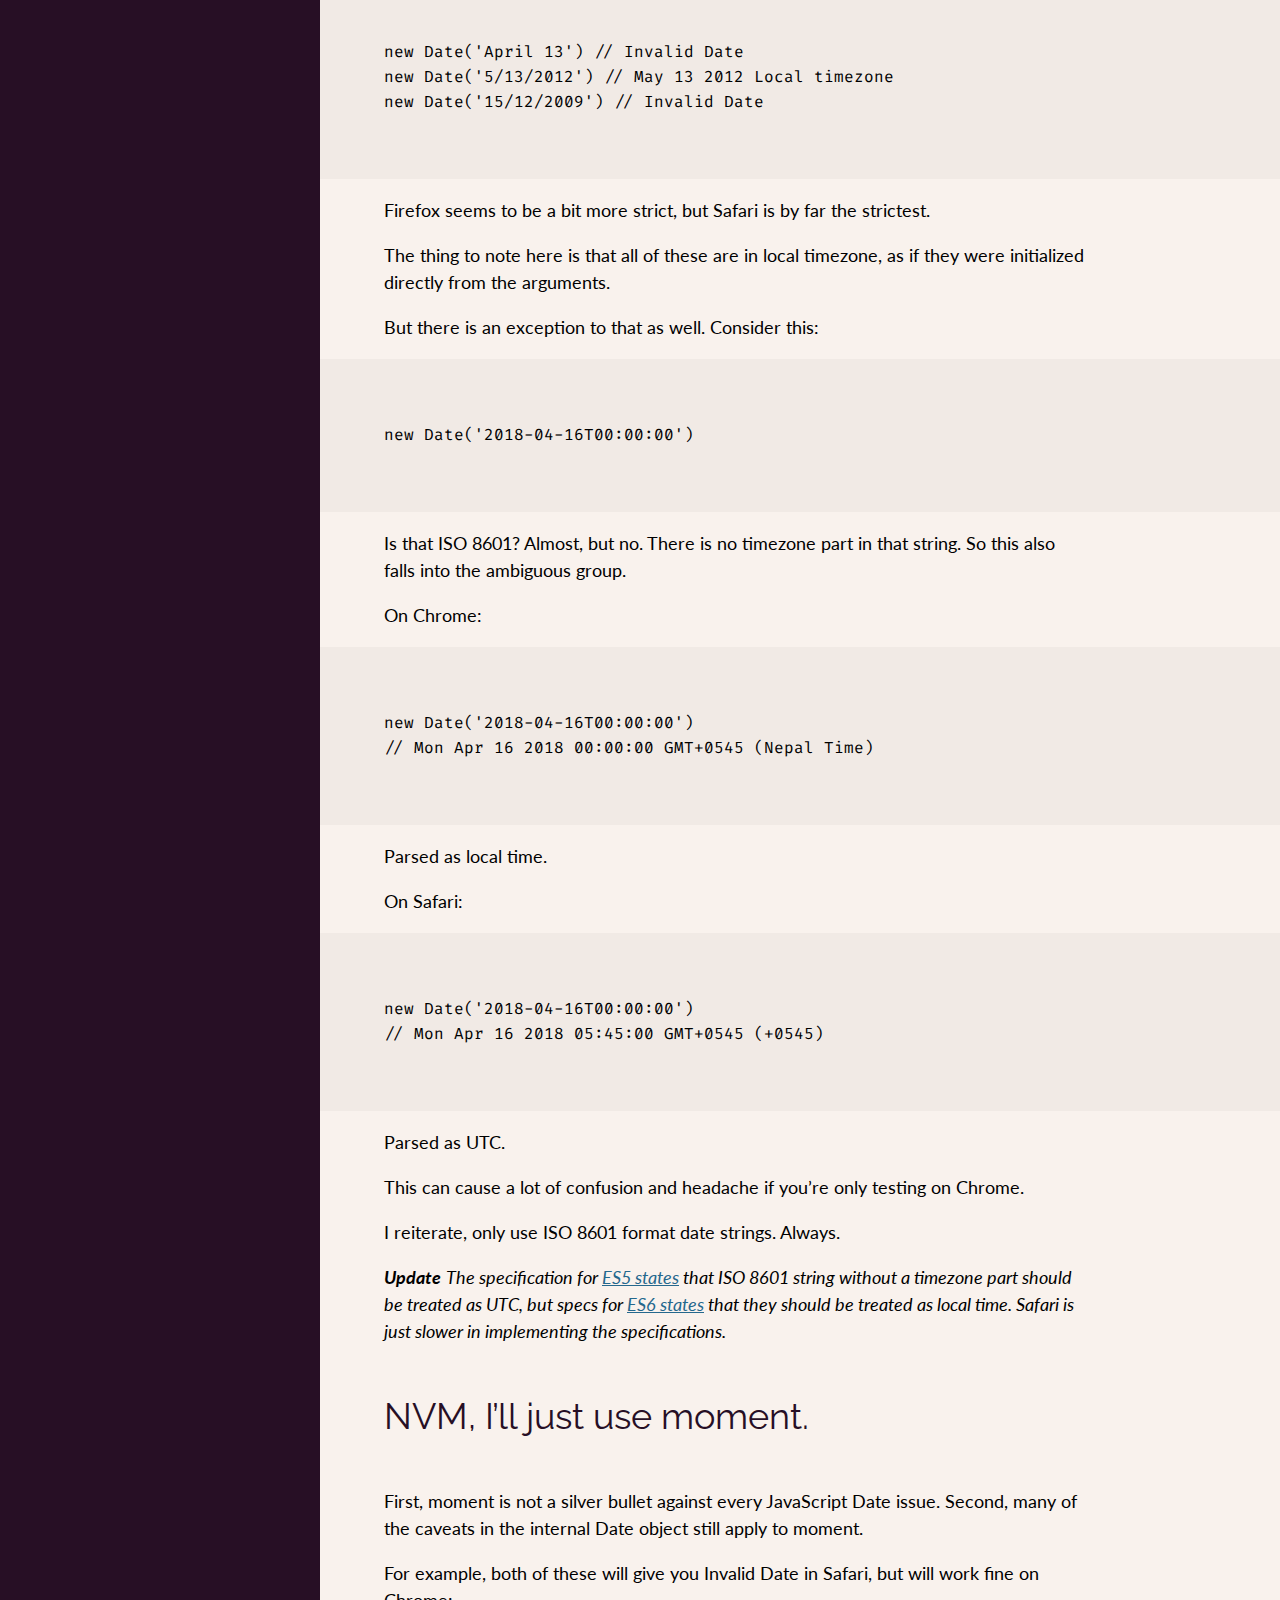
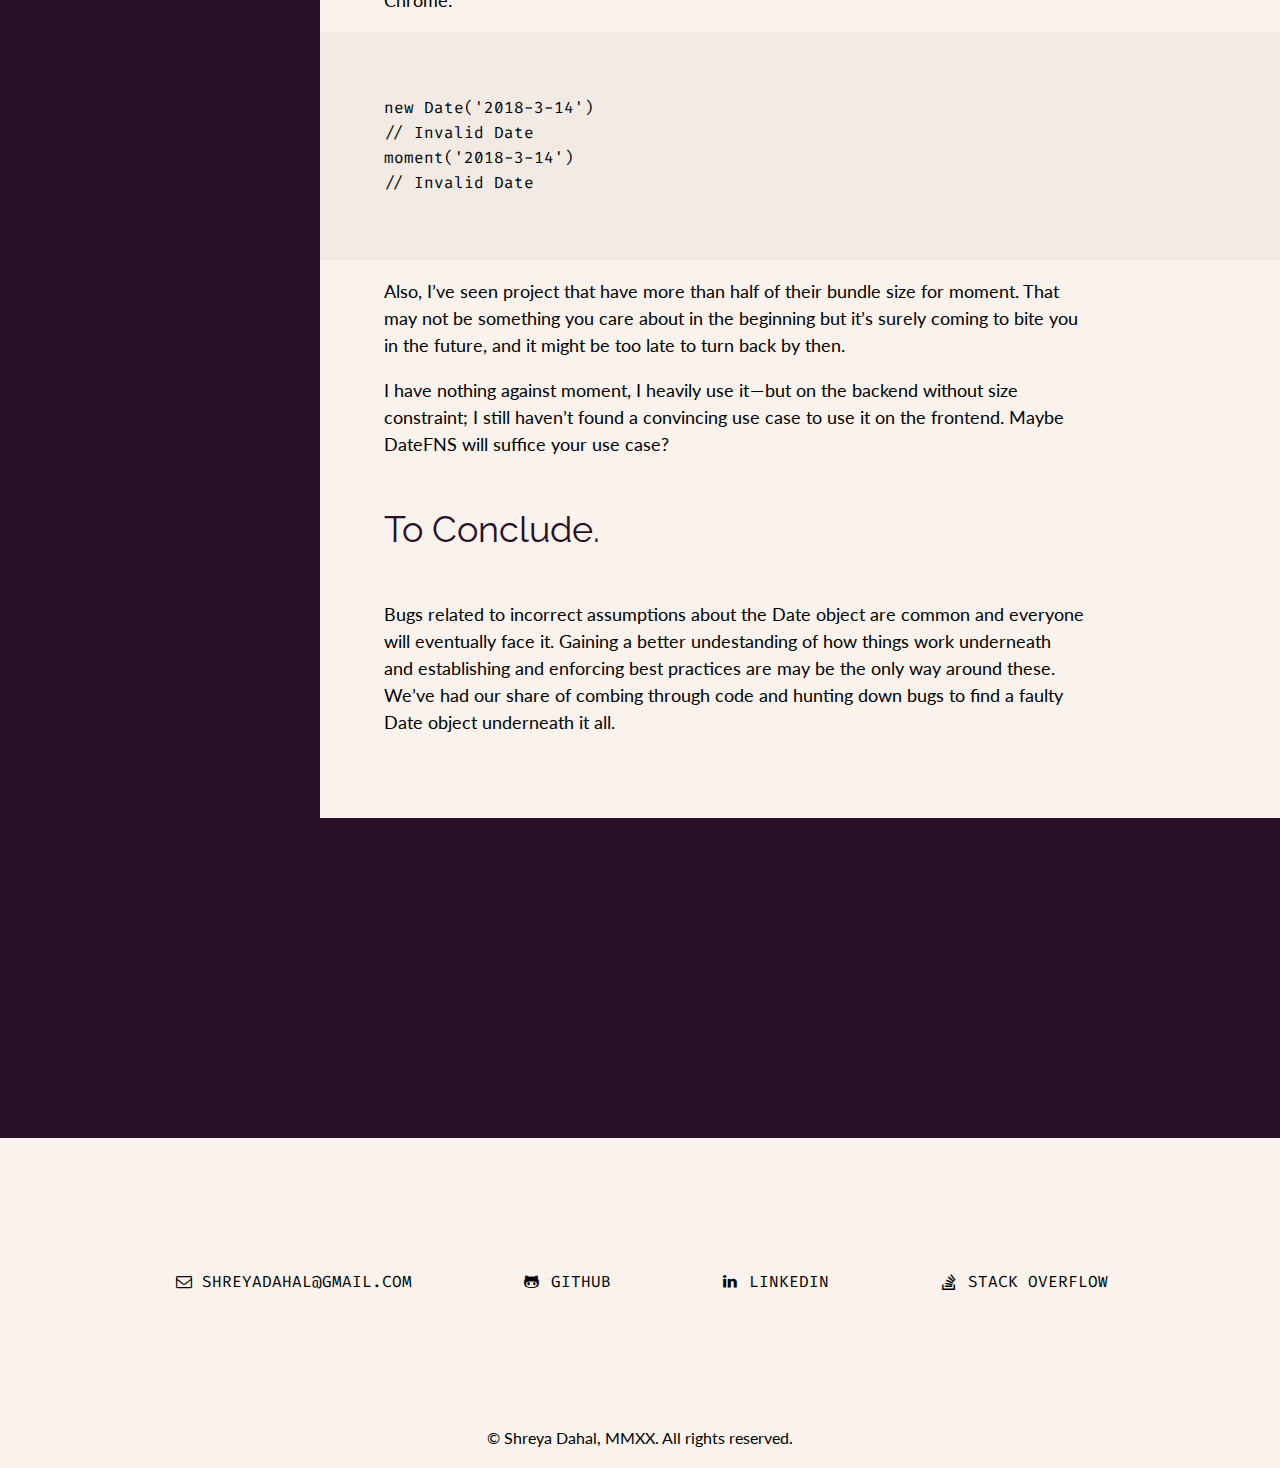
==== commit 44127b59: "Add service worker initializer in header" ====
--- a/blogs/date-ing-javascript.html
+++ b/blogs/date-ing-javascript.html
@@ -22,6 +22,19 @@
     gtag('js', new Date());
 
     gtag('config', 'UA-129163239-1');
+  </script>
+  <script>
+    if ('serviceWorker' in navigator) {
+      window.addEventListener('load', function() {
+        navigator.serviceWorker.register('/sw.js').then(function(registration) {
+          // Registration was successful
+          console.log('ServiceWorker registration successful with scope: ', registration.scope);
+        }, function(err) {
+          // registration failed :(
+          console.log('ServiceWorker registration failed: ', err);
+        });
+      });
+    }
   </script>
 </head>
 
--- a/css/style.css
+++ b/css/style.css
@@ -56,9 +56,13 @@
     --color-bg-blue: #25688D;
     --color-bg-red: #62242C;
     --color-bg-violet: #270F25;
-
-    --color-page-bg: linear-gradient(0deg, var(--color-bg-violet) 50%, black 100%);;
+    --color-bg-black-violet-gradient: linear-gradient(0deg, var(--color-bg-violet) 50%, black 100%);
+    --color-bg-yellow: rgba(255,255,0,0.1);
+    --color-bg-light-dark: rgba(0,0,0,0.03);
+
+    --color-page-bg: var(--color-bg-violet);
     --color-white-bg: rgb(249, 242, 237);
+    --color-code-bg: var(--color-bg-light-dark);
 
     --padding-card: 4rem;
     --margin-section: 20rem;
@@ -166,7 +170,7 @@
     font-size: 10em;
     overflow: hidden;
     padding-right: 0.1em;
-    letter-spacing: -0.3em;
+    letter-spacing: -0.2em;
     margin-bottom: -0.16em;
     font-weight: bold;
 }
@@ -209,11 +213,6 @@
         display: flex;
         flex-direction: row;
         align-items: flex-end;
-        transition: 500ms;
-    }
-
-    .blog-item:hover {
-      margin: 1em 0;
     }
 
     .blog-item .dateline {
@@ -225,10 +224,6 @@
         flex: 3;
         position: relative;
         box-shadow: rgba(206, 143, 143, 0.5) 0 0;
-    }
-
-    .blog-item:hover .blog-card {
-        /*box-shadow: rgba(206, 143, 143, 0.5) 50px 0;*/
     }
 
     .blog-card.is-external-link:after {
@@ -331,23 +326,24 @@
 }
 
 .blog-card pre {
-  background: rgba(0,0,0,0.1);
+  background: var(--color-code-bg);
   margin: 0 calc(-1 * var(--padding-card));
   padding: var(--padding-card);
   width: 100vw;
   max-width: calc(100vw - var(--padding-card) - 1.2rem);
   overflow: scroll;
+  font-size: 1rem;
 }
 
 .reading-view .blog-card>div {
   padding: 1em;
 }
 
-.reading-view a:link {
+.blog-card a:link {
   color: var(--color-bg-blue);
 }
 
-.reading-view a:visited {
+.blog-card a:visited {
   color: var(--color-bg-red);
 }
 
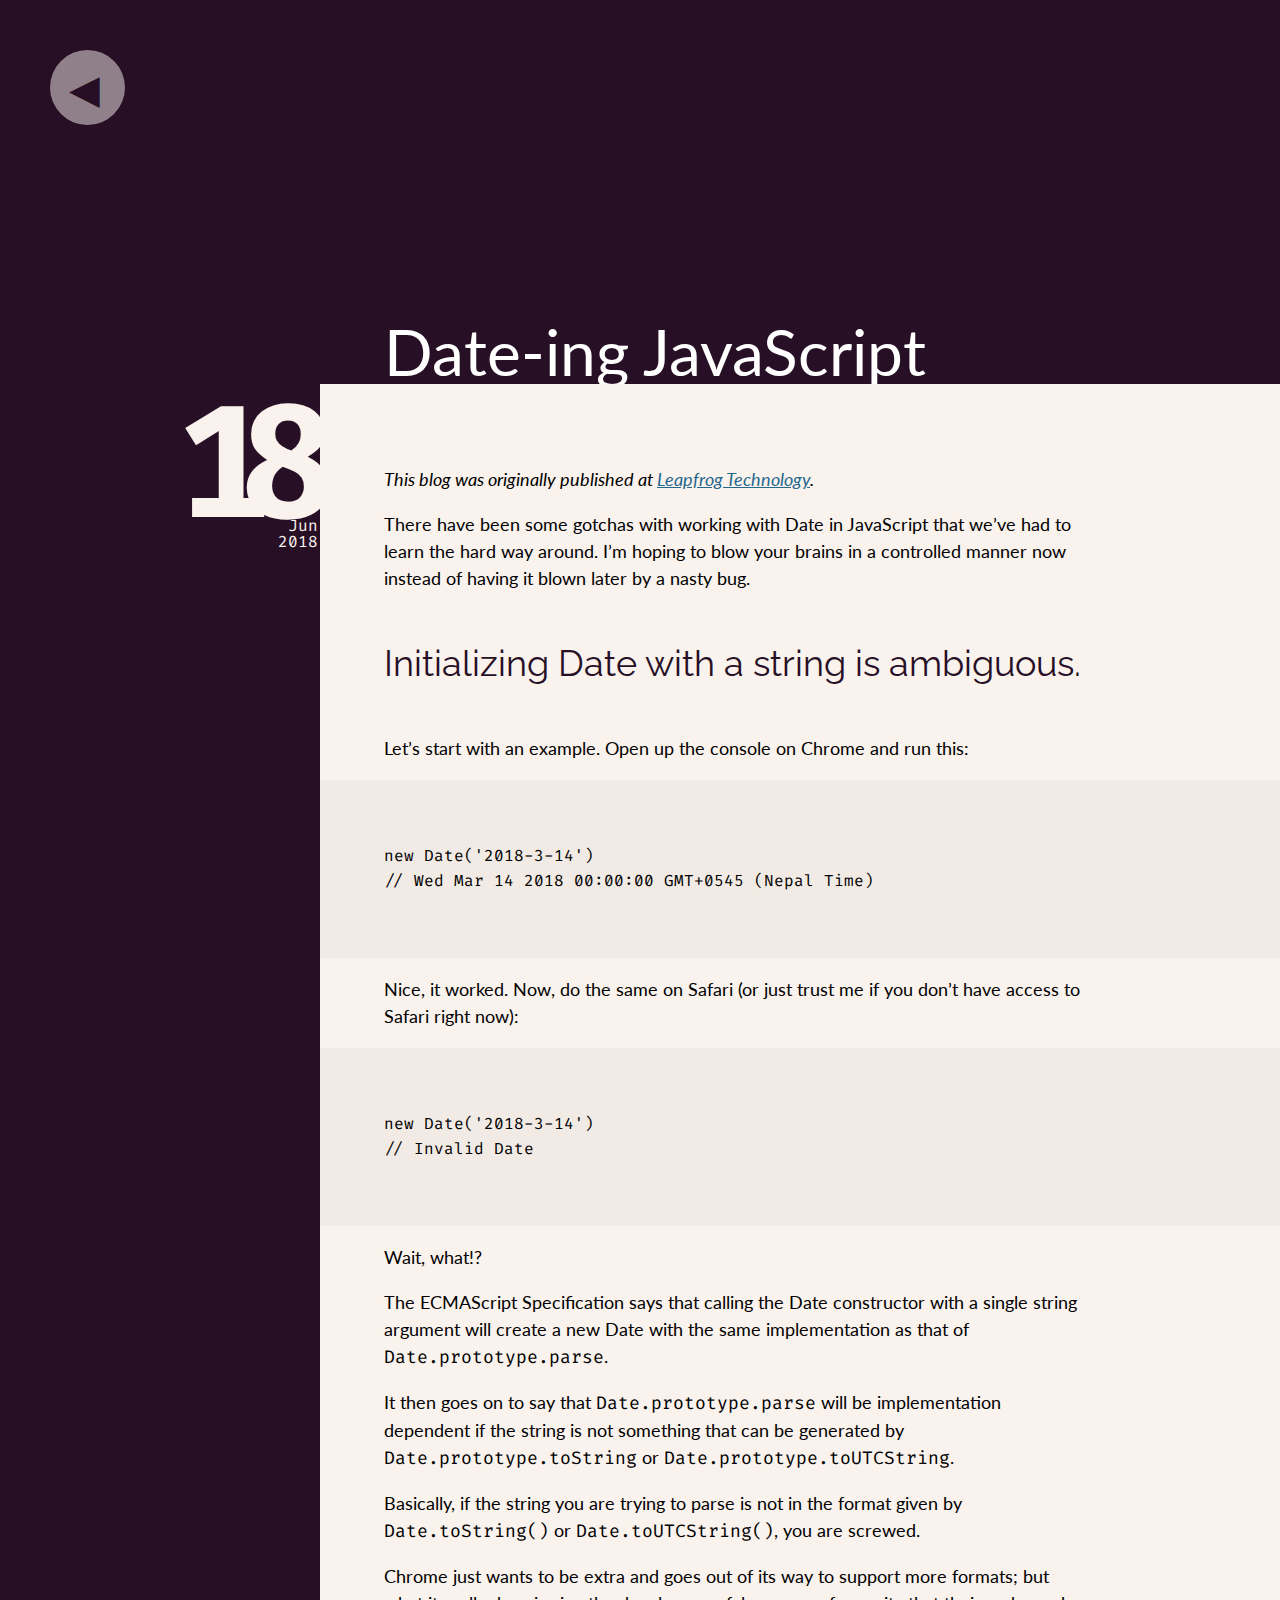
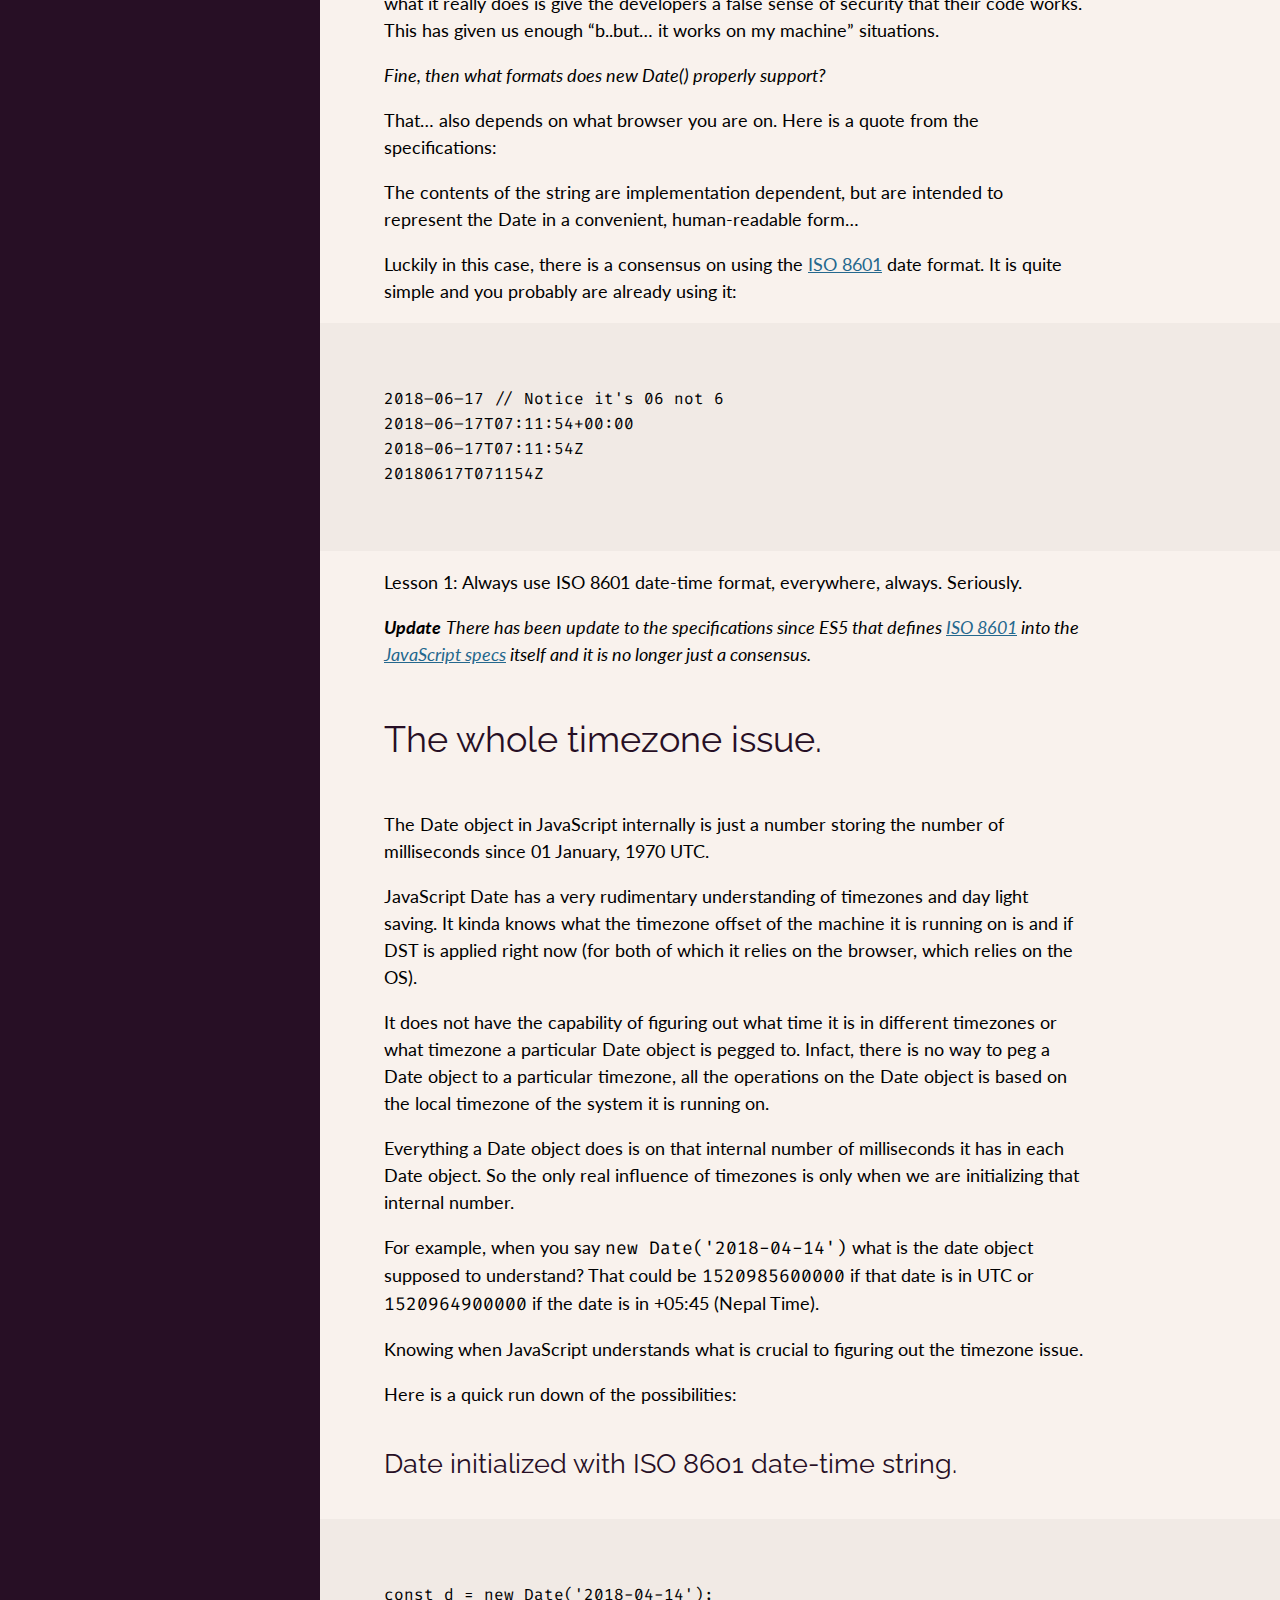
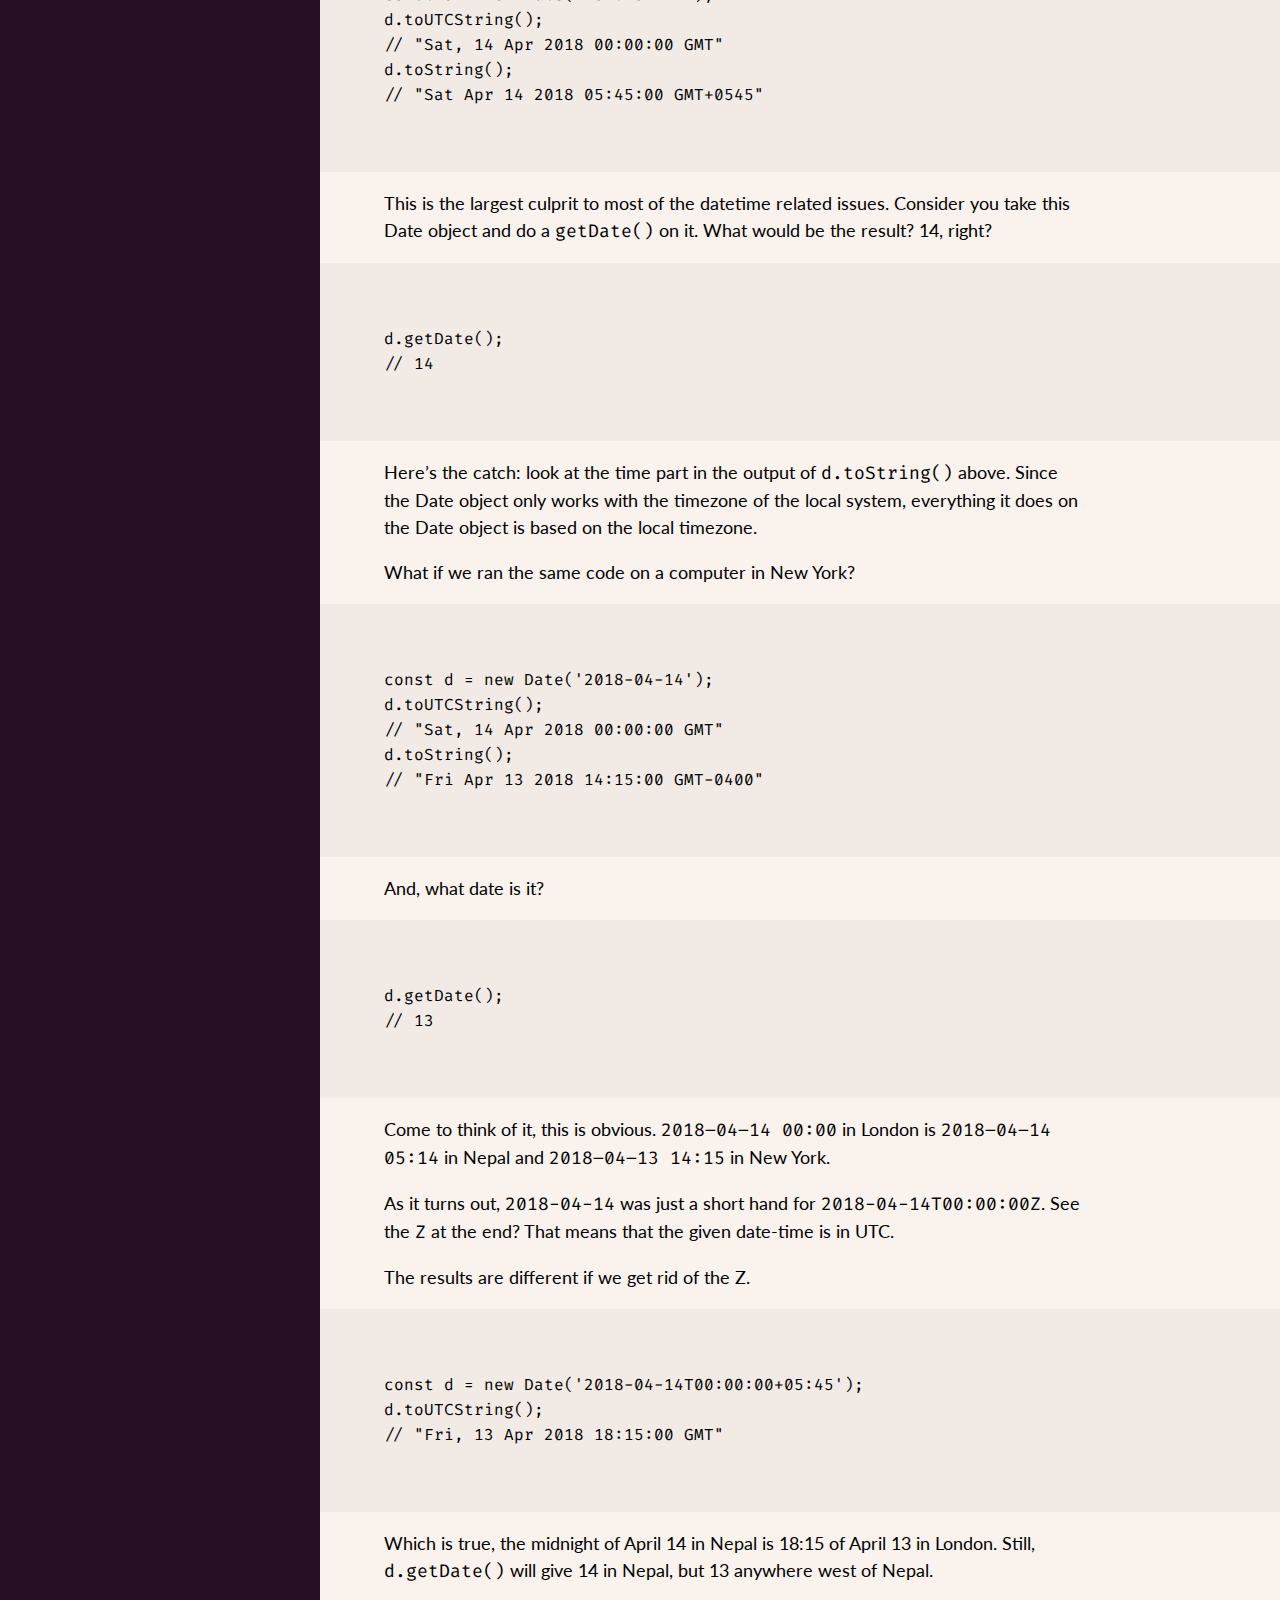
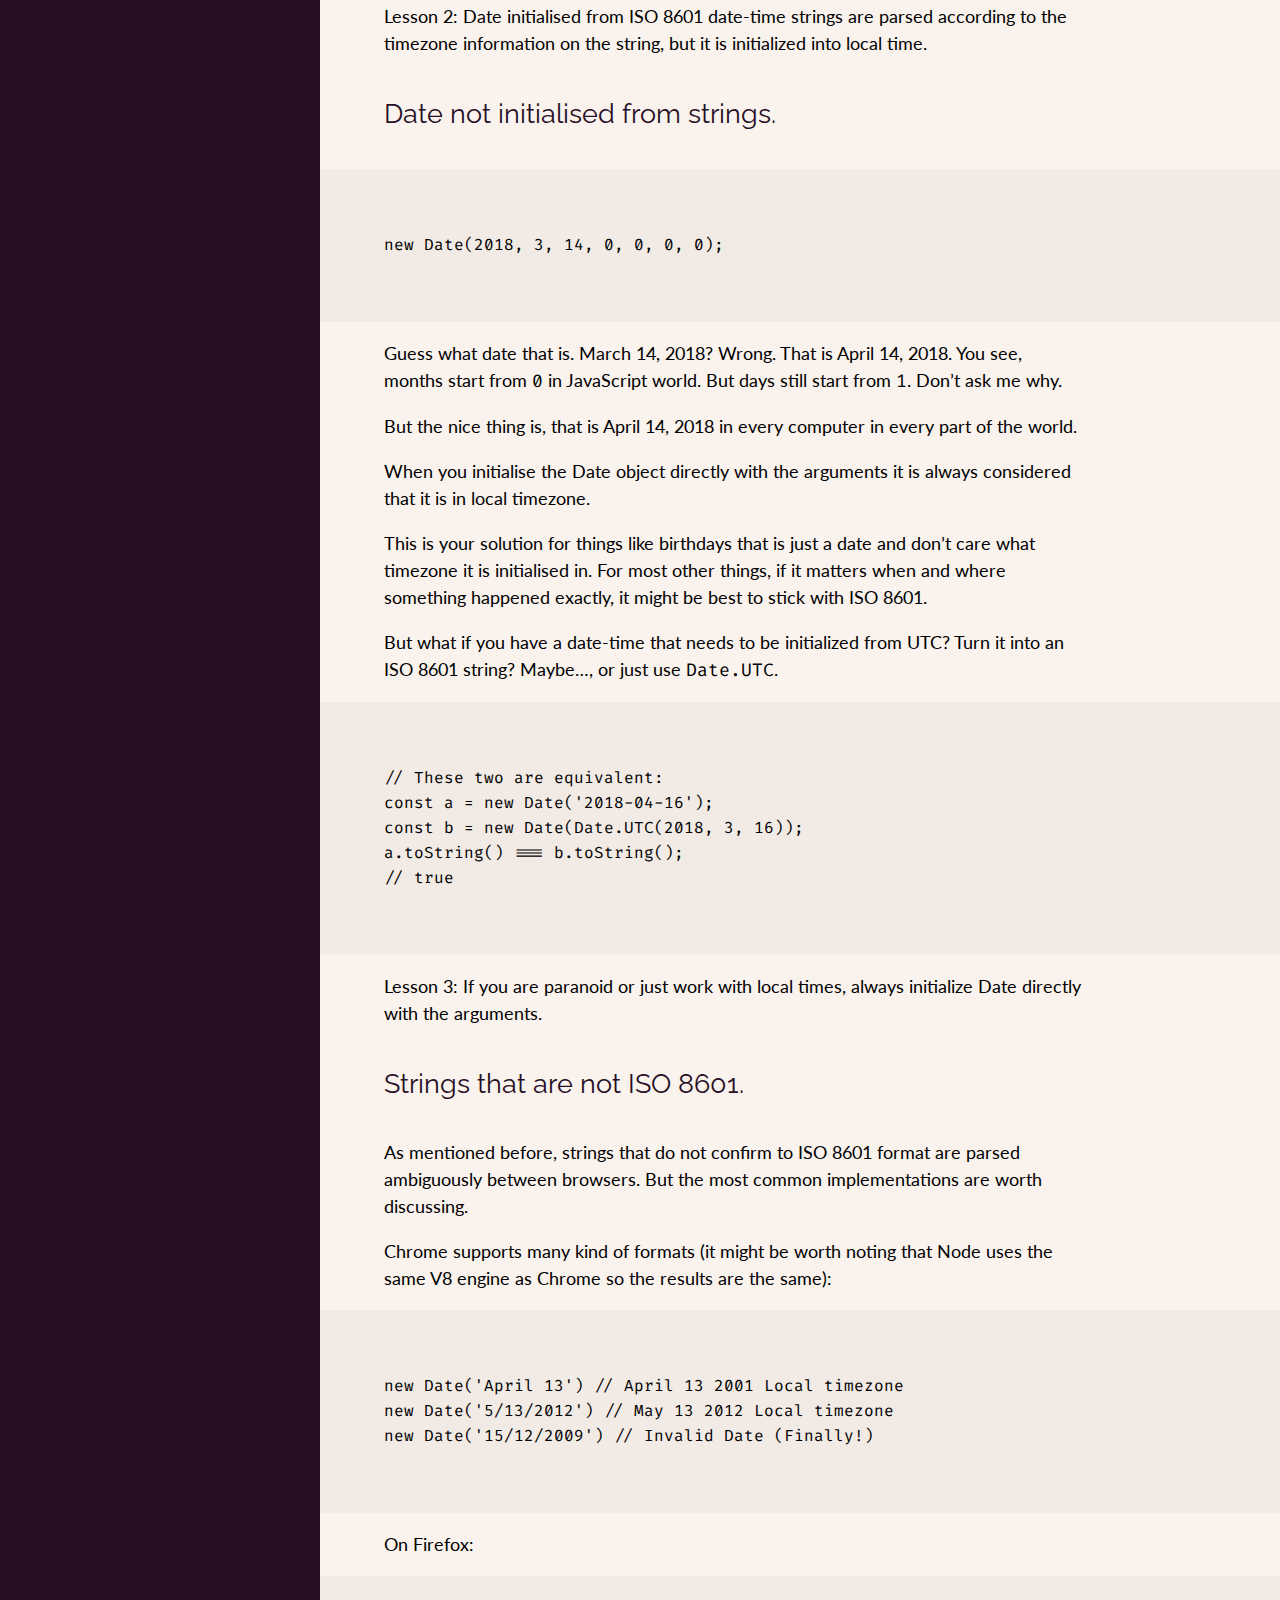
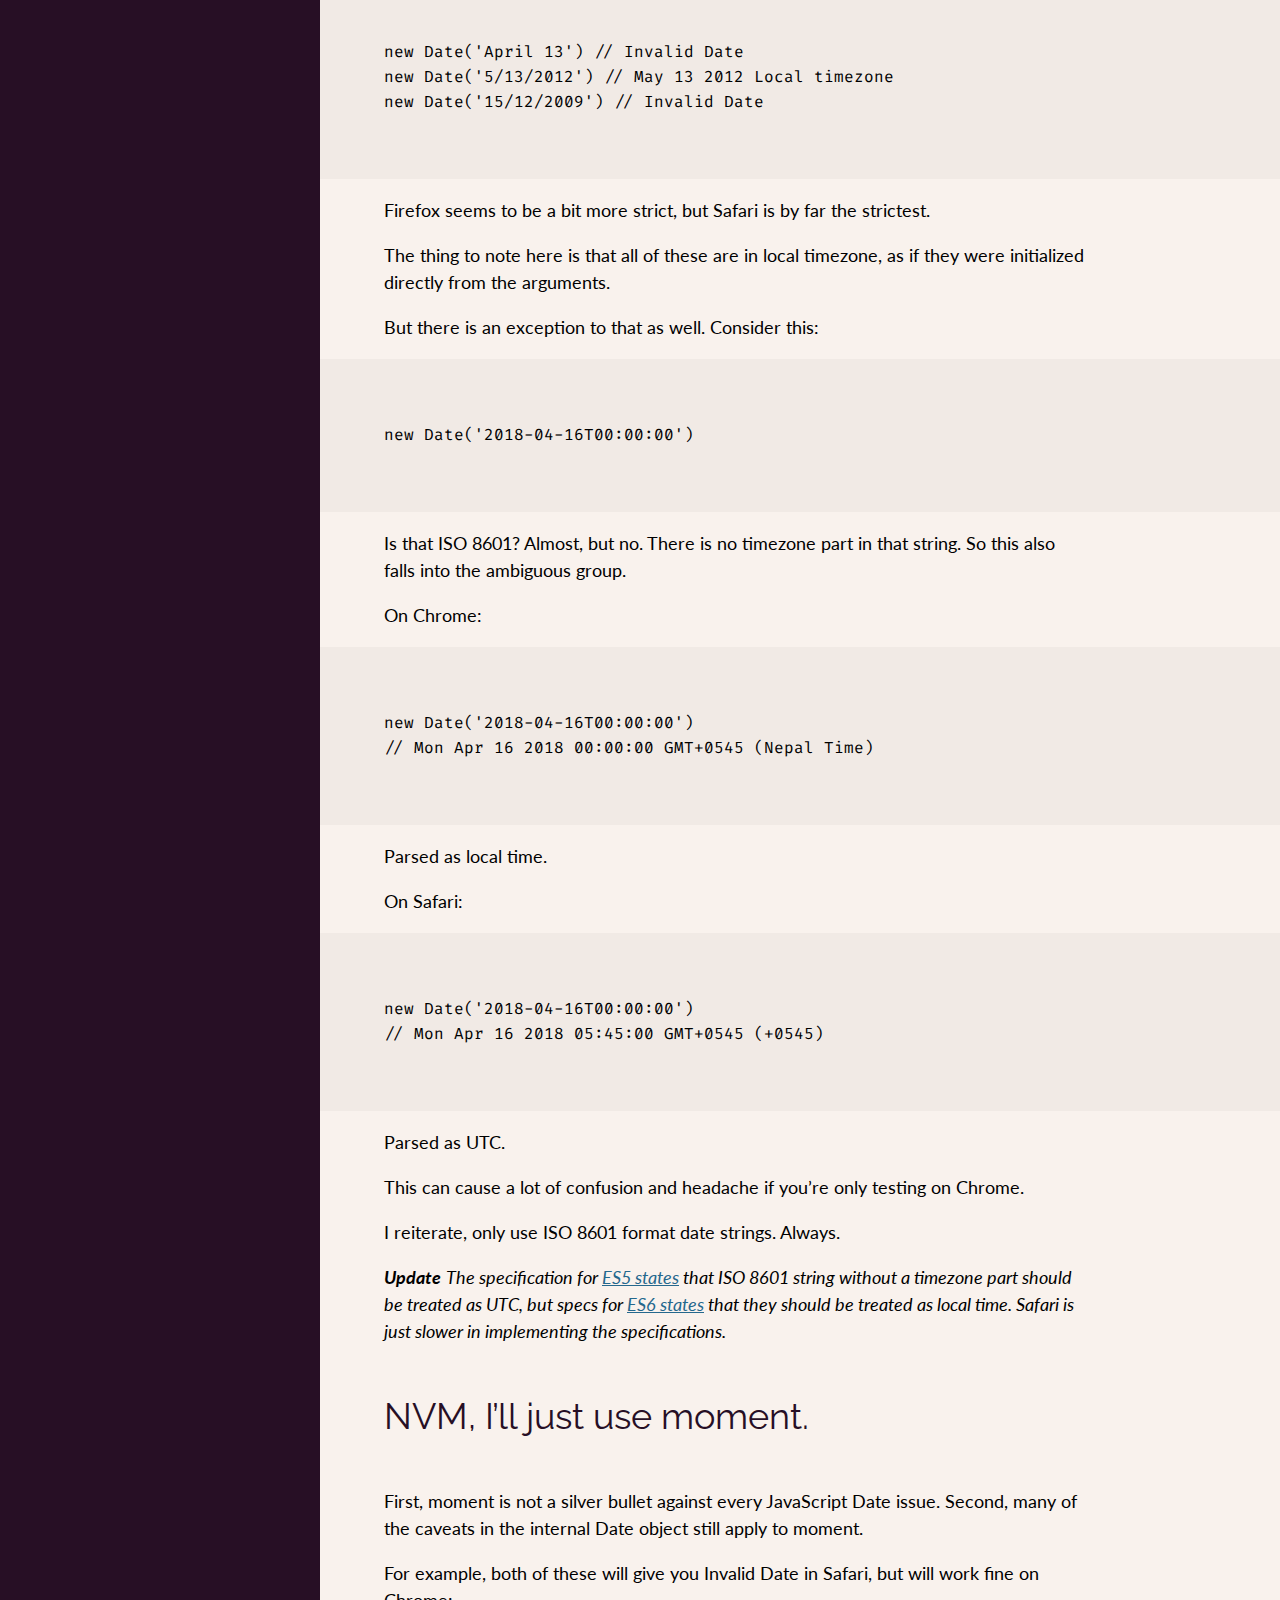
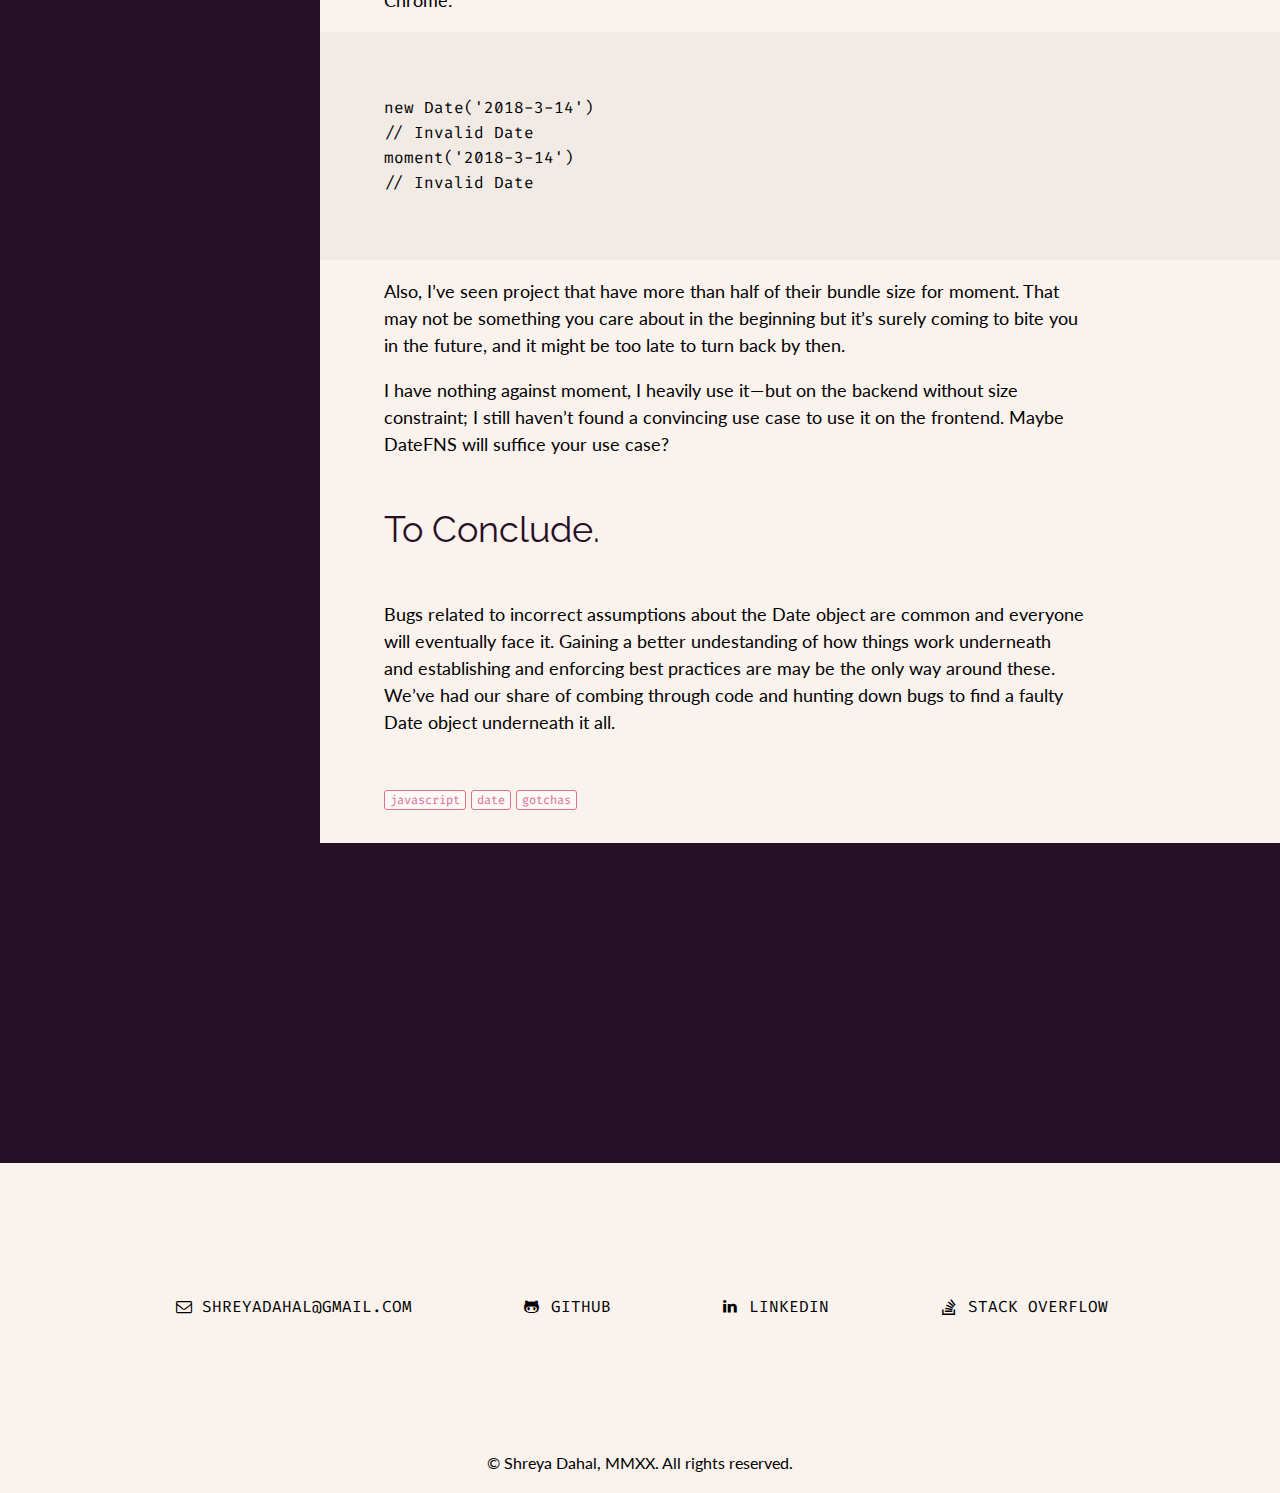
==== commit dcfb50f0: "Built files" ====
--- a/blogs/date-ing-javascript.html
+++ b/blogs/date-ing-javascript.html
@@ -175,7 +175,12 @@
 <p>Also, I’ve seen project that have more than half of their bundle size for moment. That may not be something you care about in the beginning but it’s surely coming to bite you in the future, and it might be too late to turn back by then.</p>
 <p>I have nothing against moment, I heavily use it — but on the backend without size constraint; I still haven’t found a convincing use case to use it on the frontend. Maybe DateFNS will suffice your use case?</p>
 <h1>To Conclude.</h1>
-<p>Bugs related to incorrect assumptions about the Date object are common and everyone will eventually face it. Gaining a better undestanding of how things work underneath and establishing and enforcing best practices are may be the only way around these. We’ve had our share of combing through code and hunting down bugs to find a faulty Date object underneath it all.</p>      </div>
+<p>Bugs related to incorrect assumptions about the Date object are common and everyone will eventually face it. Gaining a better undestanding of how things work underneath and establishing and enforcing best practices are may be the only way around these. We’ve had our share of combing through code and hunting down bugs to find a faulty Date object underneath it all.</p>              <ul class="tags">
+                                <li>javascript</li>
+                      <li>date</li>
+                      <li>gotchas</li>
+                  </ul>
+            </div>
     </div>
   </div>
 </section>
--- a/css/style.css
+++ b/css/style.css
@@ -95,6 +95,10 @@
   flex-direction: column;
 }
 
+.cursor-pointer {
+  cursor: pointer;
+}
+
 /*******************************************************************************
  * LANDING SECTION
  ******************************************************************************/
@@ -208,6 +212,32 @@
     font-size: var(--font-size-large);
 }
 
+.blog-card .tags {
+    margin-top: calc(0.75 * var(--padding-card));
+    margin-bottom: calc(-0.5 * var(--padding-card));
+}
+
+.blog-card .tags li {
+    background: rgba(255,255,255,0.5);
+    display: inline-block;
+    padding: 0 5px;
+    border-radius: 3px;
+    border: 1px solid palevioletred;
+    color: palevioletred;
+    font-size: var(--font-size-small);
+    font-family: var(--font-mono);
+    text-transform: lowercase;
+}
+
+.blog-card .tags .tag-external i {
+    background: palevioletred;
+    color: white;
+    margin-right: -5px;
+    margin-left: 5px;
+    display: inline-block;
+    padding: 0 2px;
+}
+
 @media (min-width: 768px) {
     .blog-item {
         display: flex;
@@ -350,7 +380,6 @@
 .blog-title {
   color: white;
   font-size: 4em;
-  text-align: left;
   margin-top: var(--margin-section);
   line-height: 1em;
   text-align: center;
